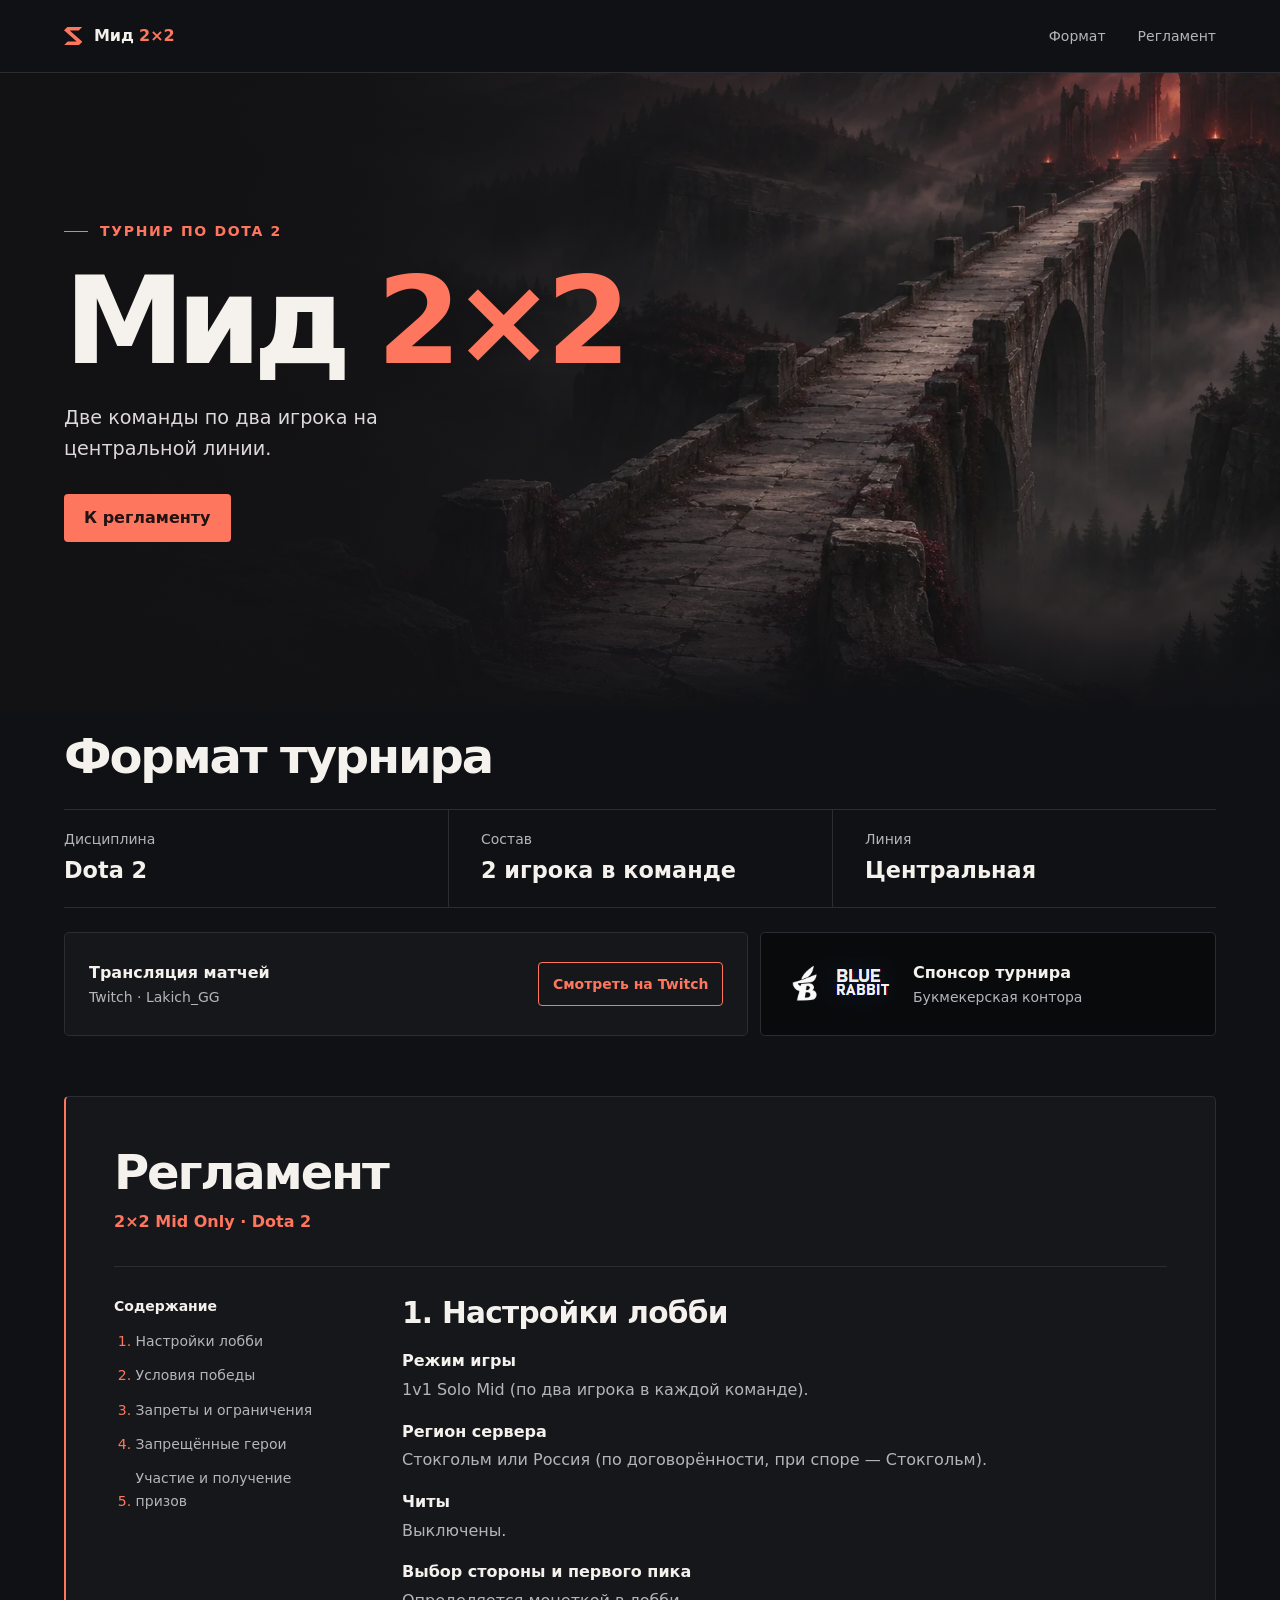
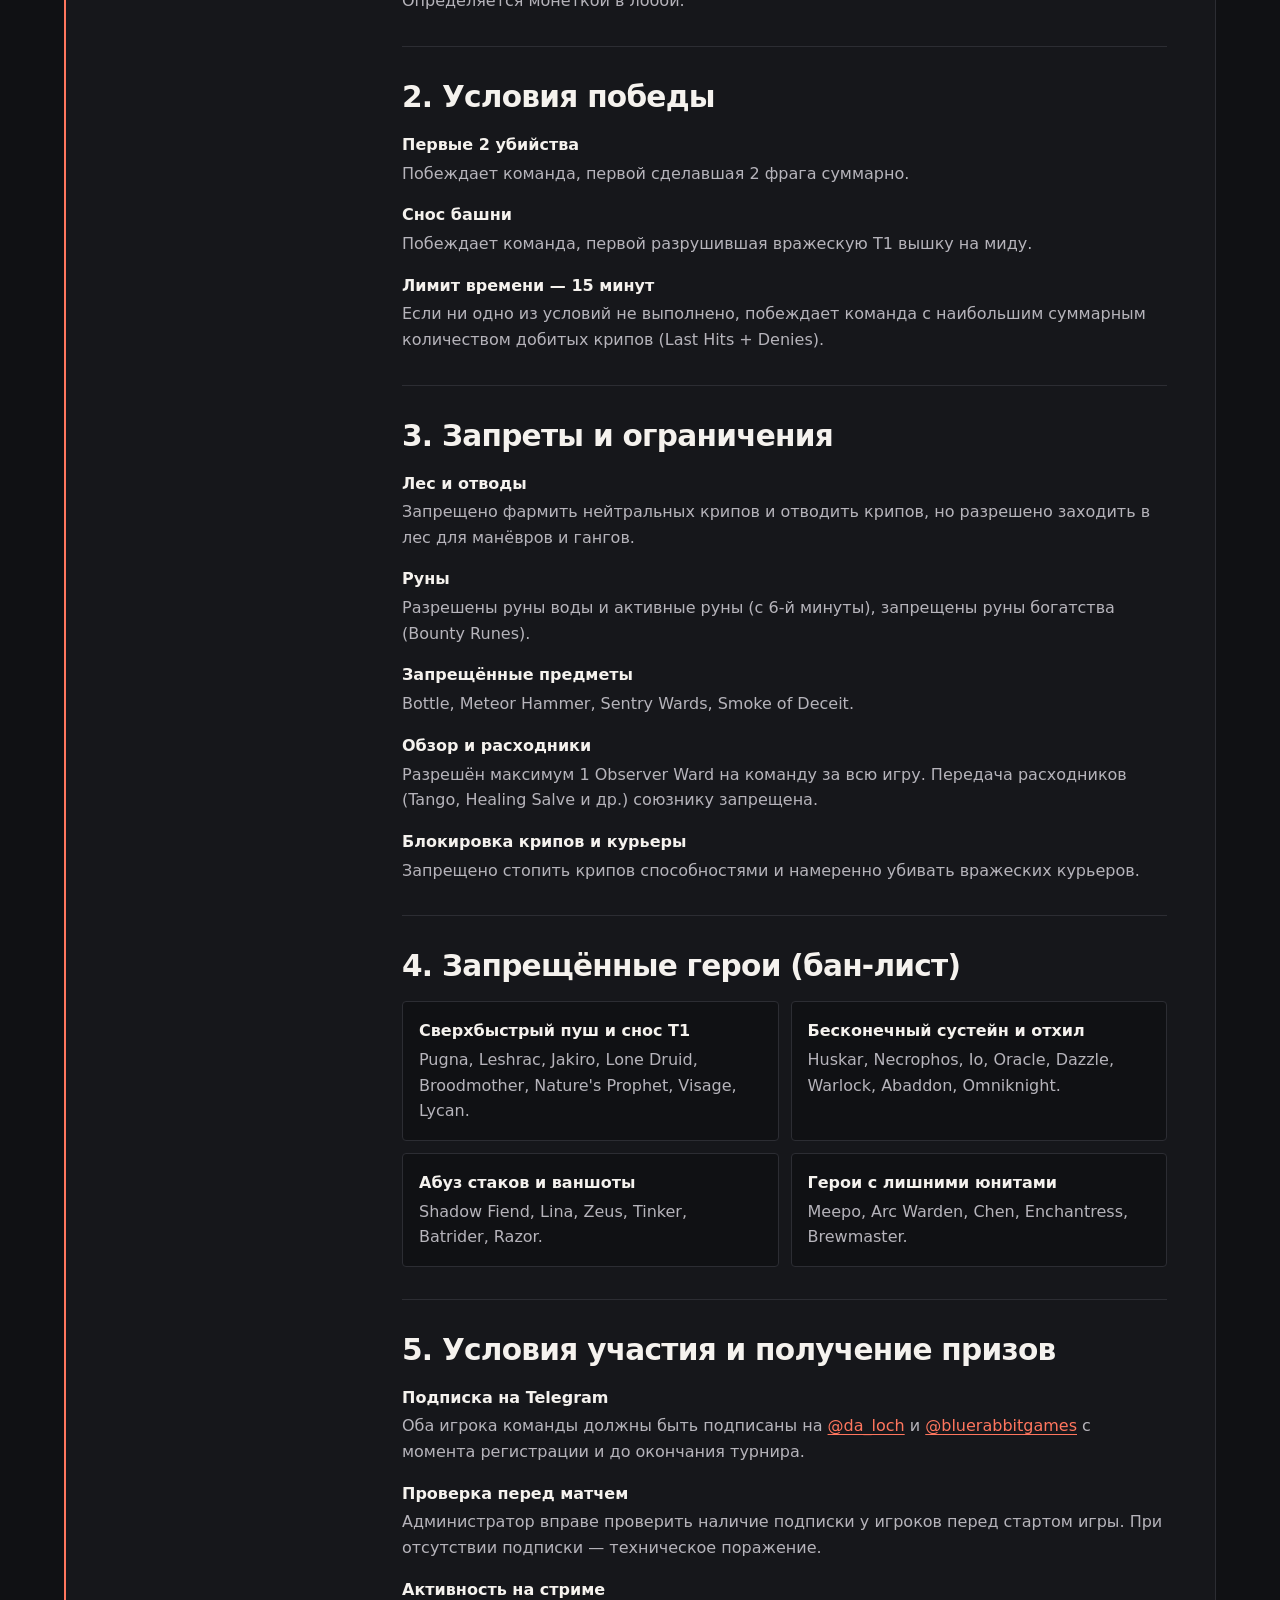
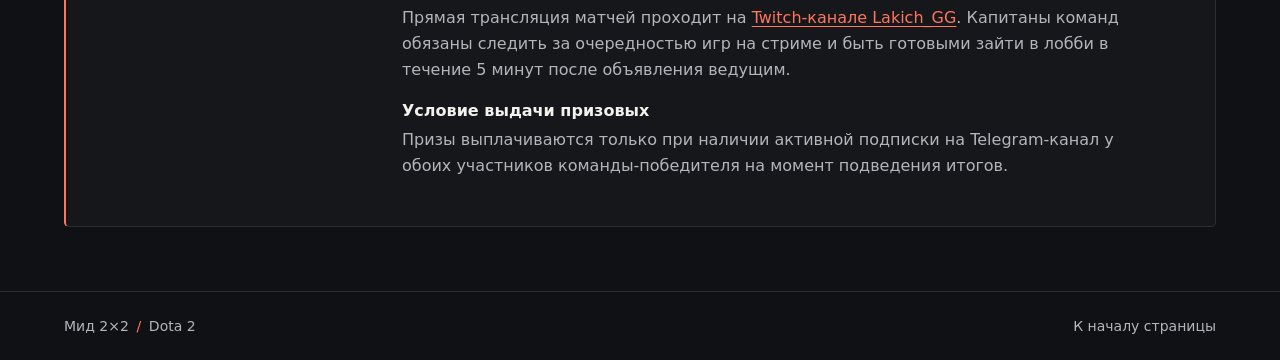
==== index.html @ f7fa2a41 "Add Dota 2 tournament rules site" ====
<!doctype html>
<html lang="ru">
<head>
  <meta charset="utf-8">
  <meta name="viewport" content="width=device-width, initial-scale=1">
  <meta name="description" content="Формат и полный регламент турнира Dota 2 — 2×2 на центральной линии. Трансляция на Twitch-канале Lakich_GG. Спонсор турнира — BlueRabbit.">
  <meta name="theme-color" content="#101114">
  <title>Мид 2×2 — турнир по Dota 2</title>
  <link rel="icon" href="./assets/mark.png" type="image/png">
  <link rel="stylesheet" href="./styles.css">
</head>
<body id="top">
  <a class="skip-link" href="#content">К содержанию</a>
  <header class="header">
    <div class="container header-inner">
      <a class="wordmark" href="#top" aria-label="Мид 2 на 2, начало страницы">
        <span class="mark" aria-hidden="true"></span>Мид <span class="accent">2×2</span>
      </a>
      <nav aria-label="По странице">
        <a href="#format">Формат</a>
        <a href="#rules">Регламент</a>
      </nav>
    </div>
  </header>

  <main id="content" tabindex="-1">
    <section class="hero" aria-labelledby="hero-title">
      <div class="container hero-inner">
        <p class="eyebrow hero-label">Турнир по Dota 2</p>
        <h1 id="hero-title">Мид <span>2×2</span></h1>
        <p class="hero-description">Две команды по два игрока на центральной линии.</p>
        <a class="button" href="#rules">К регламенту</a>
      </div>
    </section>

    <section class="format container" id="format" aria-labelledby="format-title">
      <h2 id="format-title">Формат турнира</h2>
      <dl class="facts">
        <div>
          <dt>Дисциплина</dt>
          <dd>Dota 2</dd>
        </div>
        <div>
          <dt>Состав</dt>
          <dd>2 игрока в команде</dd>
        </div>
        <div>
          <dt>Линия</dt>
          <dd>Центральная</dd>
        </div>
      </dl>
      <div class="event-details">
        <section class="event-card" aria-labelledby="broadcast-title">
          <div>
            <h3 id="broadcast-title">Трансляция матчей</h3>
            <p>Twitch · Lakich_GG</p>
          </div>
          <a class="stream-link" href="https://www.twitch.tv/Lakich_GG">Смотреть на Twitch</a>
        </section>
        <a class="event-card sponsor-card" href="https://www.bluerabbit.games/">
          <img class="sponsor-logo" src="./assets/bluerabbit.png" width="112" height="54" alt="BlueRabbit">
          <div>
            <h3>Спонсор турнира</h3>
            <p>Букмекерская контора</p>
          </div>
        </a>
      </div>
    </section>

    <section class="rules container" id="rules" aria-labelledby="rules-title">
      <div class="rules-panel">
        <h2 id="rules-title">Регламент</h2>
        <p class="rules-subtitle">2×2 Mid Only · Dota 2</p>

        <div class="rules-layout">
          <nav class="rules-nav" aria-labelledby="rules-nav-title">
            <p id="rules-nav-title">Содержание</p>
            <ol>
              <li><a href="#lobby">Настройки лобби</a></li>
              <li><a href="#victory">Условия победы</a></li>
              <li><a href="#restrictions">Запреты и ограничения</a></li>
              <li><a href="#banned-heroes">Запрещённые герои</a></li>
              <li><a href="#participation">Участие и получение призов</a></li>
            </ol>
          </nav>

          <div class="rules-content">
            <section class="rule-section" id="lobby" tabindex="-1" aria-labelledby="lobby-title">
              <h3 id="lobby-title">1. Настройки лобби</h3>
              <dl class="rule-list">
                <div>
                  <dt>Режим игры</dt>
                  <dd>1v1 Solo Mid (по два игрока в каждой команде).</dd>
                </div>
                <div>
                  <dt>Регион сервера</dt>
                  <dd>Стокгольм или Россия (по договорённости, при споре — Стокгольм).</dd>
                </div>
                <div>
                  <dt>Читы</dt>
                  <dd>Выключены.</dd>
                </div>
                <div>
                  <dt>Выбор стороны и первого пика</dt>
                  <dd>Определяется монеткой в лобби.</dd>
                </div>
              </dl>
            </section>

            <section class="rule-section" id="victory" tabindex="-1" aria-labelledby="victory-title">
              <h3 id="victory-title">2. Условия победы</h3>
              <dl class="rule-list">
                <div>
                  <dt>Первые 2 убийства</dt>
                  <dd>Побеждает команда, первой сделавшая 2 фрага суммарно.</dd>
                </div>
                <div>
                  <dt>Снос башни</dt>
                  <dd>Побеждает команда, первой разрушившая вражескую Т1 вышку на миду.</dd>
                </div>
                <div>
                  <dt>Лимит времени — 15 минут</dt>
                  <dd>Если ни одно из условий не выполнено, побеждает команда с наибольшим суммарным количеством добитых крипов (Last Hits + Denies).</dd>
                </div>
              </dl>
            </section>

            <section class="rule-section" id="restrictions" tabindex="-1" aria-labelledby="restrictions-title">
              <h3 id="restrictions-title">3. Запреты и ограничения</h3>
              <dl class="rule-list">
                <div>
                  <dt>Лес и отводы</dt>
                  <dd>Запрещено фармить нейтральных крипов и отводить крипов, но разрешено заходить в лес для манёвров и гангов.</dd>
                </div>
                <div>
                  <dt>Руны</dt>
                  <dd>Разрешены руны воды и активные руны (с 6-й минуты), запрещены руны богатства (Bounty Runes).</dd>
                </div>
                <div>
                  <dt>Запрещённые предметы</dt>
                  <dd>Bottle, Meteor Hammer, Sentry Wards, Smoke of Deceit.</dd>
                </div>
                <div>
                  <dt>Обзор и расходники</dt>
                  <dd>Разрешён максимум 1 Observer Ward на команду за всю игру. Передача расходников (Tango, Healing Salve и др.) союзнику запрещена.</dd>
                </div>
                <div>
                  <dt>Блокировка крипов и курьеры</dt>
                  <dd>Запрещено стопить крипов способностями и намеренно убивать вражеских курьеров.</dd>
                </div>
              </dl>
            </section>

            <section class="rule-section" id="banned-heroes" tabindex="-1" aria-labelledby="banned-heroes-title">
              <h3 id="banned-heroes-title">4. Запрещённые герои (бан-лист)</h3>
              <dl class="rule-list hero-bans">
                <div>
                  <dt>Сверхбыстрый пуш и снос Т1</dt>
                  <dd>Pugna, Leshrac, Jakiro, Lone Druid, Broodmother, Nature's Prophet, Visage, Lycan.</dd>
                </div>
                <div>
                  <dt>Бесконечный сустейн и отхил</dt>
                  <dd>Huskar, Necrophos, Io, Oracle, Dazzle, Warlock, Abaddon, Omniknight.</dd>
                </div>
                <div>
                  <dt>Абуз стаков и ваншоты</dt>
                  <dd>Shadow Fiend, Lina, Zeus, Tinker, Batrider, Razor.</dd>
                </div>
                <div>
                  <dt>Герои с лишними юнитами</dt>
                  <dd>Meepo, Arc Warden, Chen, Enchantress, Brewmaster.</dd>
                </div>
              </dl>
            </section>

            <section class="rule-section" id="participation" tabindex="-1" aria-labelledby="participation-title">
              <h3 id="participation-title">5. Условия участия и получение призов</h3>
              <dl class="rule-list">
                <div>
                  <dt>Подписка на Telegram</dt>
                  <dd>Оба игрока команды должны быть подписаны на <a href="https://t.me/da_loch">@da_loch</a> и <a href="https://t.me/bluerabbitgames">@bluerabbitgames</a> с момента регистрации и до окончания турнира.</dd>
                </div>
                <div>
                  <dt>Проверка перед матчем</dt>
                  <dd>Администратор вправе проверить наличие подписки у игроков перед стартом игры. При отсутствии подписки — техническое поражение.</dd>
                </div>
                <div>
                  <dt>Активность на стриме</dt>
                  <dd>Прямая трансляция матчей проходит на <a href="https://www.twitch.tv/Lakich_GG">Twitch-канале Lakich_GG</a>. Капитаны команд обязаны следить за очередностью игр на стриме и быть готовыми зайти в лобби в течение 5 минут после объявления ведущим.</dd>
                </div>
                <div>
                  <dt>Условие выдачи призовых</dt>
                  <dd>Призы выплачиваются только при наличии активной подписки на Telegram-канал у обоих участников команды-победителя на момент подведения итогов.</dd>
                </div>
              </dl>
            </section>
          </div>
        </div>
      </div>
    </section>
  </main>

  <footer class="footer">
    <div class="container footer-inner">
      <span>Мид 2×2 <span class="footer-divider">/</span> Dota 2</span>
      <a href="#top">К началу страницы</a>
    </div>
  </footer>
</body>
</html>
---- styles.css ----
:root {
  color-scheme: dark;
  --surface: #101114;
  --panel: #16171b;
  --line: #2c2d33;
  --ink: #f5f2ee;
  --muted: #b6b4bb;
  --accent: #ff765e;
  --gutter: clamp(1.25rem, 5vw, 4.5rem);
}

*, *::before, *::after { box-sizing: border-box; }
html { scroll-behavior: smooth; }
body {
  margin: 0;
  background: var(--surface);
  color: var(--ink);
  font: 1rem/1.6 system-ui, sans-serif;
  -webkit-font-smoothing: antialiased;
}
a { color: inherit; text-decoration: none; }
a:focus-visible { outline: 2px solid var(--accent); outline-offset: 5px; }
h1, h2, p, dl, dd { margin: 0; }
.container { width: min(100% - var(--gutter) * 2, 73rem); margin-inline: auto; }
.accent { color: var(--accent); }
.skip-link {
  position: fixed;
  z-index: 1;
  top: 0.75rem;
  left: 0.75rem;
  padding: 0.65rem 1rem;
  background: var(--surface);
  transform: translateY(-160%);
}
.skip-link:focus { transform: none; }

.header { background: #101114; border-bottom: 1px solid var(--line); }
.header-inner, .footer-inner { display: flex; align-items: center; justify-content: space-between; gap: 1rem; }
.header-inner { min-height: 4.5rem; }
.wordmark { display: flex; align-items: center; gap: 0.32rem; font-weight: 750; white-space: nowrap; }
.mark {
  display: inline-block;
  width: 1.15rem;
  height: 1.15rem;
  margin-right: 0.4rem;
  background: var(--accent);
  clip-path: polygon(20% 0, 100% 0, 80% 20%, 31% 20%, 100% 81%, 80% 100%, 0 100%, 20% 80%, 69% 80%, 0 19%);
}
nav { display: flex; gap: clamp(0.9rem, 3vw, 2rem); }
nav a, .footer a { color: var(--muted); font-size: 0.875rem; padding-block: 0.5rem; }
nav a:hover, .footer a:hover { color: var(--ink); }

.hero {
  background-color: #1d171a;
  background-image:
    linear-gradient(90deg, #121215 4%, #121215de 28%, #12121530 73%),
    linear-gradient(0deg, #101114 0%, transparent 28%),
    url('./assets/mid-ravine.webp');
  background-position: center, center, center 56%;
  background-size: cover;
}
.hero-inner {
  display: grid;
  justify-items: start;
  align-content: center;
  min-height: clamp(31rem, 54vw, 40rem);
  padding-block: 4rem 5.5rem;
}
.eyebrow { font-size: 0.875rem; font-weight: 700; letter-spacing: 0.12em; text-transform: uppercase; }
.hero-label { display: flex; align-items: center; gap: 0.75rem; color: var(--accent); }
.hero-label::before { content: ''; width: 1.5rem; height: 1px; background: currentColor; }
.hero h1 {
  font-size: clamp(3.55rem, 9.5vw, 8.5rem);
  line-height: 1;
  font-weight: 850;
  letter-spacing: -0.07em;
  margin: 0.15em 0 0.17em;
}
.hero h1 span { color: var(--accent); white-space: nowrap; }
.hero-description { max-width: 24rem; color: #ded8d9; font-size: clamp(1.02rem, 1.7vw, 1.2rem); }
.button {
  display: inline-flex;
  align-items: center;
  min-height: 3rem;
  margin-top: 1.85rem;
  padding-inline: 1.25rem;
  border-radius: 0.25rem;
  font-weight: 750;
  color: #201313;
  background: var(--accent);
  transition: background-color 160ms ease;
}
.button:hover { background: #ffa08d; }

h2 { font-size: clamp(1.85rem, 4vw, 3rem); line-height: 1.16; font-weight: 760; letter-spacing: -0.045em; }
.format, .rules { scroll-margin-top: 1.5rem; }
.format { padding-block: 1rem 3.75rem; }
.facts {
  display: grid;
  grid-template-columns: repeat(3, minmax(0, 1fr));
  margin-top: 1.5rem;
  border-block: 1px solid var(--line);
}
.facts > div { padding: 1.15rem clamp(0.75rem, 2.5vw, 2rem); }
.facts > div:first-child { padding-left: 0; }
.facts > div + div { border-left: 1px solid var(--line); }
.facts dt { font-size: 0.875rem; color: var(--muted); }
.facts dd { margin-top: 0.15rem; font-size: clamp(1rem, 2.1vw, 1.4rem); font-weight: 680; }

.event-details {
  display: grid;
  grid-template-columns: minmax(0, 3fr) minmax(0, 2fr);
  gap: 0.75rem;
  margin-top: 1.5rem;
}
.event-card {
  display: flex;
  align-items: center;
  justify-content: space-between;
  flex-wrap: wrap;
  gap: 0.75rem 1rem;
  padding: clamp(1rem, 2.5vw, 1.5rem);
  border: 1px solid var(--line);
  border-radius: 0.3rem;
  background: var(--panel);
}
.event-card h3 { margin: 0; font-size: 1rem; }
.event-card p { color: var(--muted); font-size: 0.875rem; }
.stream-link {
  display: inline-flex;
  align-items: center;
  min-height: 2.75rem;
  padding: 0.45rem 0.85rem;
  border: 1px solid var(--accent);
  border-radius: 0.25rem;
  color: var(--accent);
  font-size: 0.875rem;
  font-weight: 700;
}
.stream-link:hover { background: var(--accent); color: #201313; }
.sponsor-card { justify-content: flex-start; background: #090a0c; }
.sponsor-card:hover { border-color: var(--accent); }
.sponsor-logo { display: block; flex: none; }

.rules { padding-bottom: 4rem; }
.rules-panel {
  padding: clamp(1.4rem, 5vw, 3rem);
  border: 1px solid var(--line);
  border-left: 2px solid var(--accent);
  border-radius: 0.3rem;
  background: var(--panel);
}
.rules-subtitle { margin-top: 0.5rem; color: var(--accent); font-weight: 650; }
.rules-layout {
  display: grid;
  grid-template-columns: minmax(0, 14rem) minmax(0, 1fr);
  align-items: start;
  gap: clamp(1.5rem, 5vw, 4rem);
  margin-top: 2rem;
  padding-top: 1.75rem;
  border-top: 1px solid var(--line);
}
.rules-nav { position: sticky; top: 1.5rem; display: block; }
.rules-nav p { color: var(--ink); font-size: 0.875rem; font-weight: 700; }
.rules-nav ol { display: grid; gap: 0.25rem; margin: 0.5rem 0 0; padding-inline-start: 1.35rem; }
.rules-nav li::marker { color: var(--accent); font-size: 0.875rem; }
.rules-nav a { display: inline-block; padding-block: 0.25rem; }
.rules-nav a:hover { text-decoration: underline; text-underline-offset: 0.2em; }
.rule-section { scroll-margin-top: 1.5rem; }
.rule-section + .rule-section { margin-top: 2rem; padding-top: 2rem; border-top: 1px solid var(--line); }
.rule-section h3 { margin: 0 0 1rem; font-size: clamp(1.3rem, 2.6vw, 1.85rem); line-height: 1.25; letter-spacing: -0.025em; }
.rule-list { display: grid; gap: 1rem; }
.rule-list dt { font-weight: 700; }
.rule-list dd { margin-top: 0.2rem; color: var(--muted); }
.rule-list a { color: var(--accent); text-decoration: underline; text-underline-offset: 0.2em; overflow-wrap: anywhere; }
.rule-list a:hover { color: var(--ink); }
.hero-bans { grid-template-columns: repeat(2, minmax(0, 1fr)); gap: 0.75rem; }
.hero-bans > div { padding: 1rem; border: 1px solid var(--line); border-radius: 0.25rem; background: var(--surface); }
.footer { border-top: 1px solid var(--line); color: var(--muted); font-size: 0.875rem; }
.footer-inner { min-height: 4.25rem; }
.footer-divider { margin-inline: 0.2rem; color: var(--accent); }

@media (max-width: 50rem) {
  .event-details { grid-template-columns: 1fr; }
  .rules-layout { grid-template-columns: 1fr; }
  .rules-nav { position: static; padding-bottom: 1.25rem; border-bottom: 1px solid var(--line); }
}

@media (max-width: 36rem) {
  .header-inner { min-height: 3.75rem; }
  .hero {
    background-image:
      linear-gradient(90deg, #121215eb 0%, #12121542 100%),
      linear-gradient(0deg, #101114 0%, transparent 34%),
      url('./assets/mid-ravine.webp');
    background-position: center, center, 61% center;
  }
  .hero-inner { min-height: 30rem; padding-block: 3rem 4rem; }
  .format { padding-block: 0.5rem 2.5rem; }
  .facts { grid-template-columns: 1fr; }
  .facts > div { display: grid; grid-template-columns: 0.8fr 1.2fr; align-items: baseline; gap: 0.5rem; padding: 0.85rem 0; }
  .facts > div + div { border-left: 0; border-top: 1px solid var(--line); }
  .facts dd { margin-top: 0; }
  .rules { padding-bottom: 2.75rem; }
  .hero-bans { grid-template-columns: 1fr; }
}

@media (prefers-reduced-motion: reduce) {
  html { scroll-behavior: auto; }
  .button { transition: none; }
}
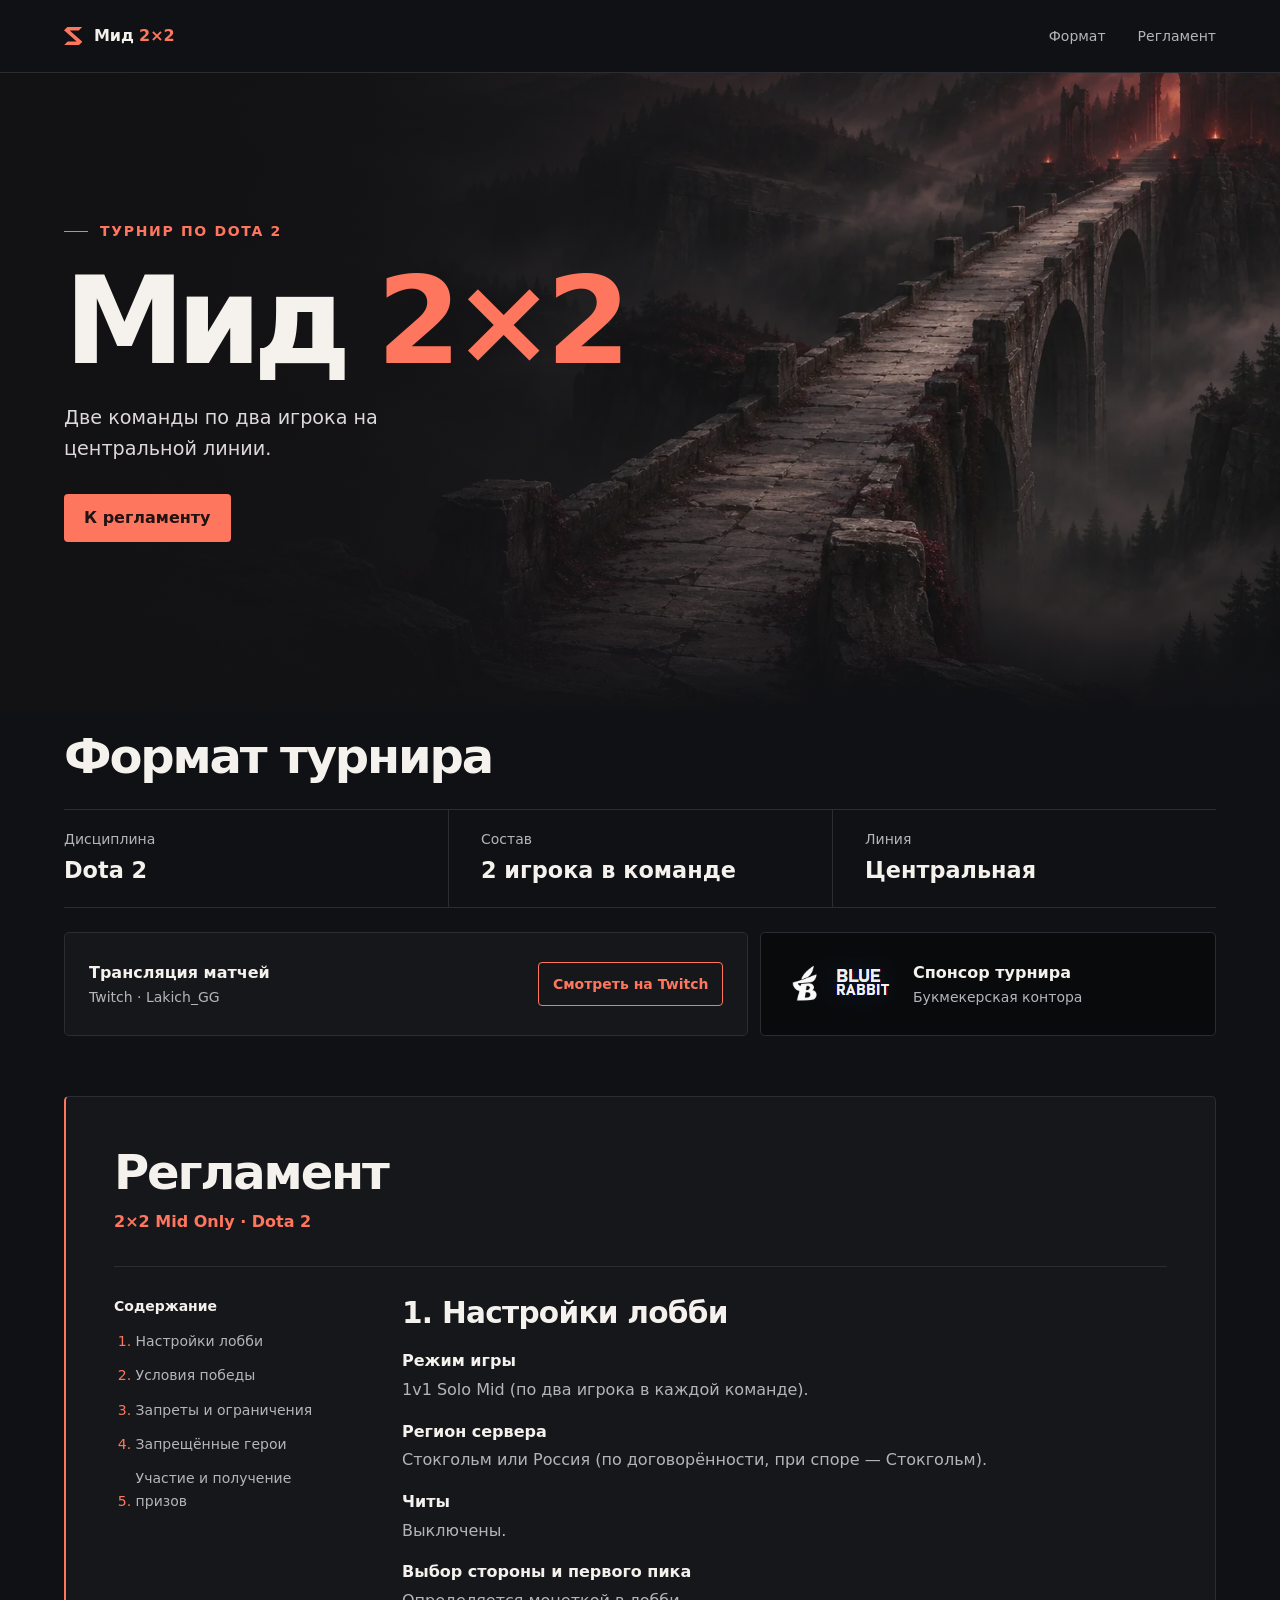
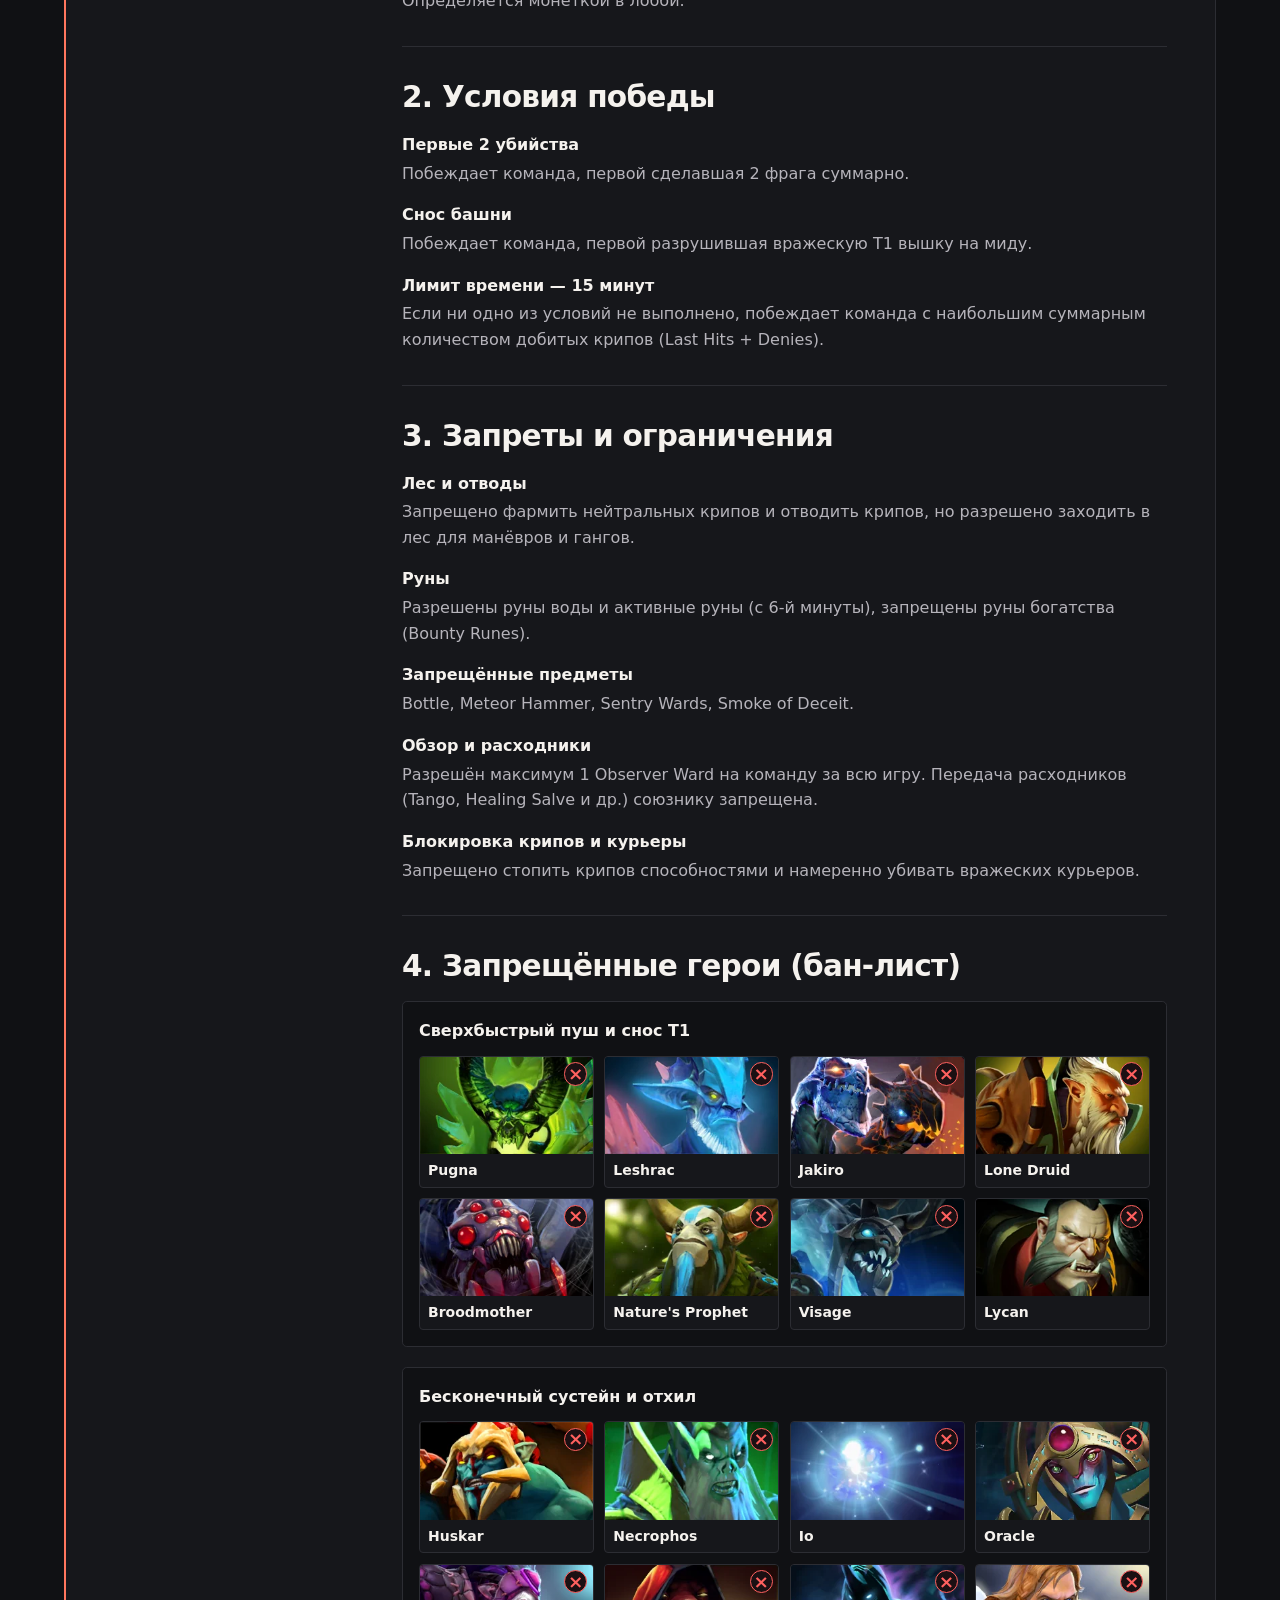
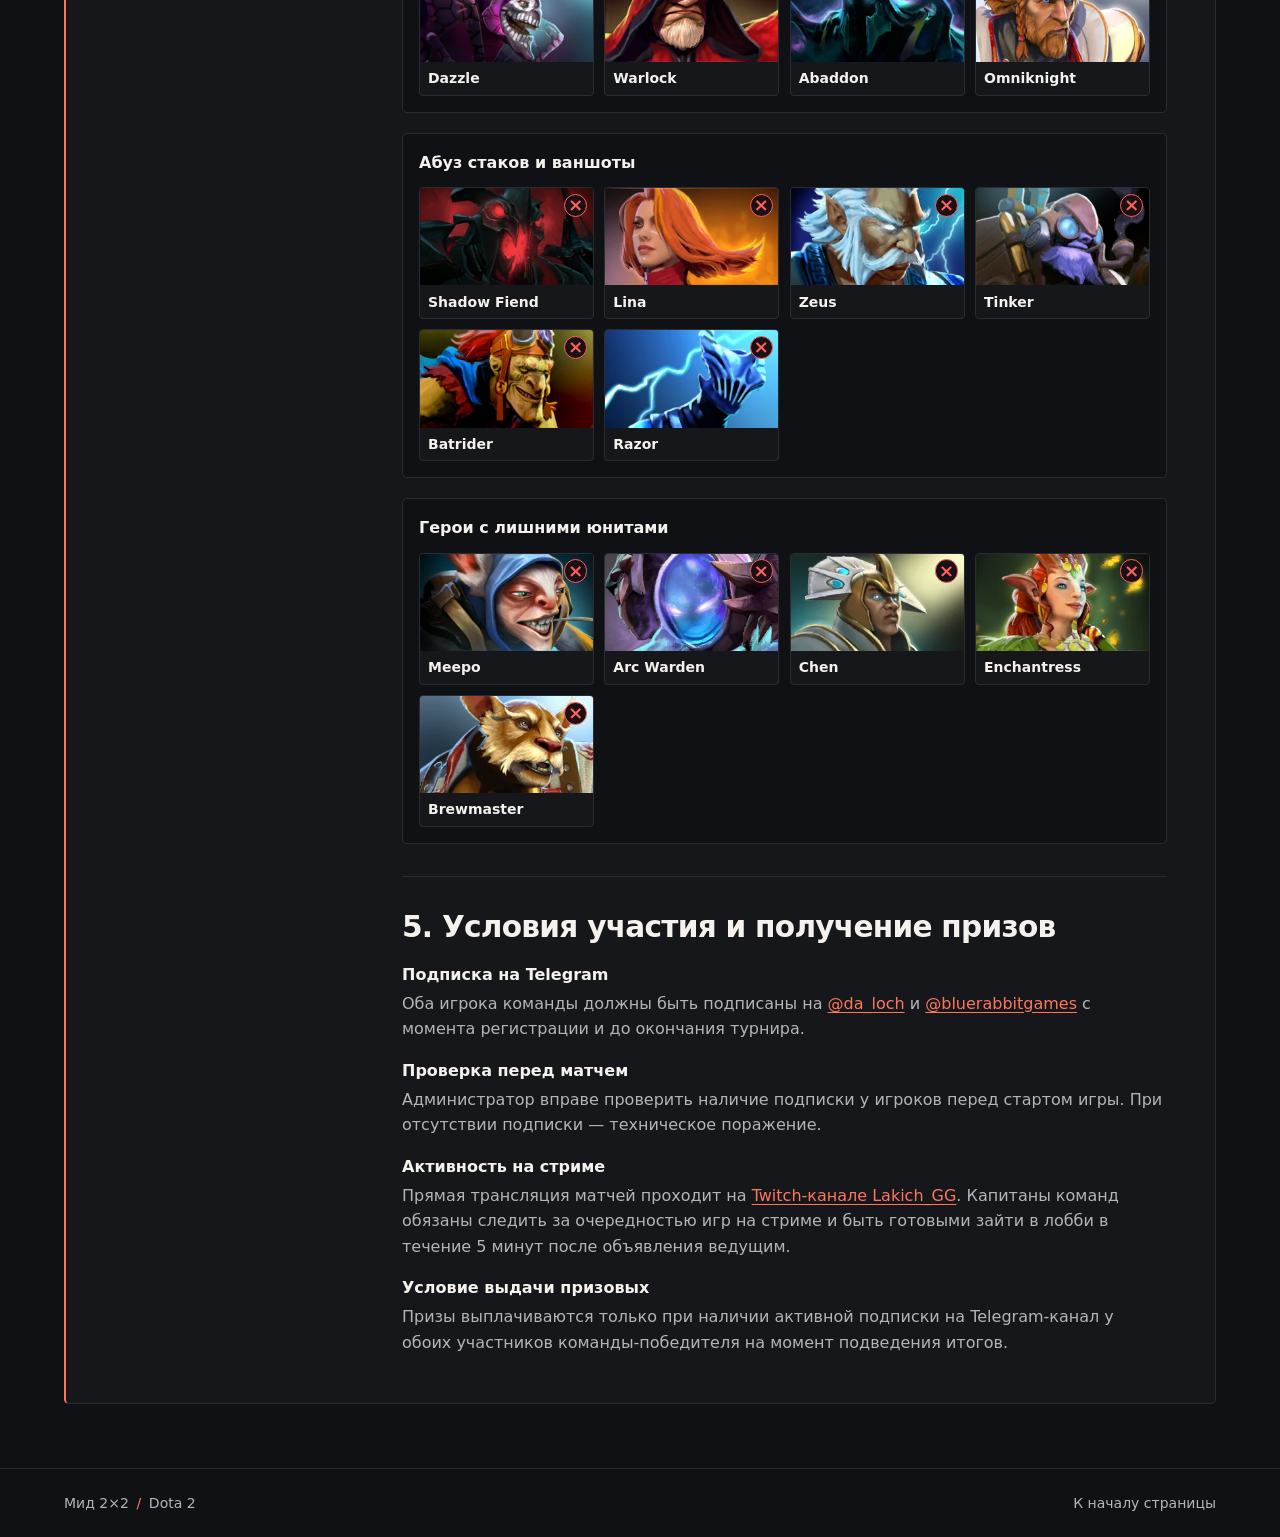
==== commit e4e133b0: "Add Dota 2 portraits to the tournament ban list" ====
--- a/index.html
+++ b/index.html
@@ -55,9 +55,9 @@
             <h3 id="broadcast-title">Трансляция матчей</h3>
             <p>Twitch · Lakich_GG</p>
           </div>
-          <a class="stream-link" href="https://www.twitch.tv/Lakich_GG">Смотреть на Twitch</a>
+          <a class="stream-link" href="https://www.twitch.tv/Lakich_GG" target="_blank" rel="noopener">Смотреть на Twitch</a>
         </section>
-        <a class="event-card sponsor-card" href="https://www.bluerabbit.games/">
+        <a class="event-card sponsor-card" href="https://www.bluerabbit.games/" target="_blank" rel="noopener">
           <img class="sponsor-logo" src="./assets/bluerabbit.png" width="112" height="54" alt="BlueRabbit">
           <div>
             <h3>Спонсор турнира</h3>
@@ -154,21 +154,168 @@
             <section class="rule-section" id="banned-heroes" tabindex="-1" aria-labelledby="banned-heroes-title">
               <h3 id="banned-heroes-title">4. Запрещённые герои (бан-лист)</h3>
               <dl class="rule-list hero-bans">
-                <div>
+                <div class="ban-group">
                   <dt>Сверхбыстрый пуш и снос Т1</dt>
-                  <dd>Pugna, Leshrac, Jakiro, Lone Druid, Broodmother, Nature's Prophet, Visage, Lycan.</dd>
-                </div>
-                <div>
+                  <dd>
+                    <ul class="ban-roster">
+                      <li class="banned-hero">
+                        <img src="./assets/heroes/pugna.webp" width="256" height="144" alt="" loading="lazy" decoding="async">
+                        <span class="ban-mark" aria-hidden="true">×</span>
+                        <span class="hero-name">Pugna</span>
+                      </li>
+                      <li class="banned-hero">
+                        <img src="./assets/heroes/leshrac.webp" width="256" height="144" alt="" loading="lazy" decoding="async">
+                        <span class="ban-mark" aria-hidden="true">×</span>
+                        <span class="hero-name">Leshrac</span>
+                      </li>
+                      <li class="banned-hero">
+                        <img src="./assets/heroes/jakiro.webp" width="256" height="144" alt="" loading="lazy" decoding="async">
+                        <span class="ban-mark" aria-hidden="true">×</span>
+                        <span class="hero-name">Jakiro</span>
+                      </li>
+                      <li class="banned-hero">
+                        <img src="./assets/heroes/lone_druid.webp" width="256" height="144" alt="" loading="lazy" decoding="async">
+                        <span class="ban-mark" aria-hidden="true">×</span>
+                        <span class="hero-name">Lone Druid</span>
+                      </li>
+                      <li class="banned-hero">
+                        <img src="./assets/heroes/broodmother.webp" width="256" height="144" alt="" loading="lazy" decoding="async">
+                        <span class="ban-mark" aria-hidden="true">×</span>
+                        <span class="hero-name">Broodmother</span>
+                      </li>
+                      <li class="banned-hero">
+                        <img src="./assets/heroes/furion.webp" width="256" height="144" alt="" loading="lazy" decoding="async">
+                        <span class="ban-mark" aria-hidden="true">×</span>
+                        <span class="hero-name">Nature's Prophet</span>
+                      </li>
+                      <li class="banned-hero">
+                        <img src="./assets/heroes/visage.webp" width="256" height="144" alt="" loading="lazy" decoding="async">
+                        <span class="ban-mark" aria-hidden="true">×</span>
+                        <span class="hero-name">Visage</span>
+                      </li>
+                      <li class="banned-hero">
+                        <img src="./assets/heroes/lycan.webp" width="256" height="144" alt="" loading="lazy" decoding="async">
+                        <span class="ban-mark" aria-hidden="true">×</span>
+                        <span class="hero-name">Lycan</span>
+                      </li>
+                    </ul>
+                  </dd>
+                </div>
+                <div class="ban-group">
                   <dt>Бесконечный сустейн и отхил</dt>
-                  <dd>Huskar, Necrophos, Io, Oracle, Dazzle, Warlock, Abaddon, Omniknight.</dd>
-                </div>
-                <div>
+                  <dd>
+                    <ul class="ban-roster">
+                      <li class="banned-hero">
+                        <img src="./assets/heroes/huskar.webp" width="256" height="144" alt="" loading="lazy" decoding="async">
+                        <span class="ban-mark" aria-hidden="true">×</span>
+                        <span class="hero-name">Huskar</span>
+                      </li>
+                      <li class="banned-hero">
+                        <img src="./assets/heroes/necrolyte.webp" width="256" height="144" alt="" loading="lazy" decoding="async">
+                        <span class="ban-mark" aria-hidden="true">×</span>
+                        <span class="hero-name">Necrophos</span>
+                      </li>
+                      <li class="banned-hero">
+                        <img src="./assets/heroes/wisp.webp" width="256" height="144" alt="" loading="lazy" decoding="async">
+                        <span class="ban-mark" aria-hidden="true">×</span>
+                        <span class="hero-name">Io</span>
+                      </li>
+                      <li class="banned-hero">
+                        <img src="./assets/heroes/oracle.webp" width="256" height="144" alt="" loading="lazy" decoding="async">
+                        <span class="ban-mark" aria-hidden="true">×</span>
+                        <span class="hero-name">Oracle</span>
+                      </li>
+                      <li class="banned-hero">
+                        <img src="./assets/heroes/dazzle.webp" width="256" height="144" alt="" loading="lazy" decoding="async">
+                        <span class="ban-mark" aria-hidden="true">×</span>
+                        <span class="hero-name">Dazzle</span>
+                      </li>
+                      <li class="banned-hero">
+                        <img src="./assets/heroes/warlock.webp" width="256" height="144" alt="" loading="lazy" decoding="async">
+                        <span class="ban-mark" aria-hidden="true">×</span>
+                        <span class="hero-name">Warlock</span>
+                      </li>
+                      <li class="banned-hero">
+                        <img src="./assets/heroes/abaddon.webp" width="256" height="144" alt="" loading="lazy" decoding="async">
+                        <span class="ban-mark" aria-hidden="true">×</span>
+                        <span class="hero-name">Abaddon</span>
+                      </li>
+                      <li class="banned-hero">
+                        <img src="./assets/heroes/omniknight.webp" width="256" height="144" alt="" loading="lazy" decoding="async">
+                        <span class="ban-mark" aria-hidden="true">×</span>
+                        <span class="hero-name">Omniknight</span>
+                      </li>
+                    </ul>
+                  </dd>
+                </div>
+                <div class="ban-group">
                   <dt>Абуз стаков и ваншоты</dt>
-                  <dd>Shadow Fiend, Lina, Zeus, Tinker, Batrider, Razor.</dd>
-                </div>
-                <div>
+                  <dd>
+                    <ul class="ban-roster">
+                      <li class="banned-hero">
+                        <img src="./assets/heroes/nevermore.webp" width="256" height="144" alt="" loading="lazy" decoding="async">
+                        <span class="ban-mark" aria-hidden="true">×</span>
+                        <span class="hero-name">Shadow Fiend</span>
+                      </li>
+                      <li class="banned-hero">
+                        <img src="./assets/heroes/lina.webp" width="256" height="144" alt="" loading="lazy" decoding="async">
+                        <span class="ban-mark" aria-hidden="true">×</span>
+                        <span class="hero-name">Lina</span>
+                      </li>
+                      <li class="banned-hero">
+                        <img src="./assets/heroes/zuus.webp" width="256" height="144" alt="" loading="lazy" decoding="async">
+                        <span class="ban-mark" aria-hidden="true">×</span>
+                        <span class="hero-name">Zeus</span>
+                      </li>
+                      <li class="banned-hero">
+                        <img src="./assets/heroes/tinker.webp" width="256" height="144" alt="" loading="lazy" decoding="async">
+                        <span class="ban-mark" aria-hidden="true">×</span>
+                        <span class="hero-name">Tinker</span>
+                      </li>
+                      <li class="banned-hero">
+                        <img src="./assets/heroes/batrider.webp" width="256" height="144" alt="" loading="lazy" decoding="async">
+                        <span class="ban-mark" aria-hidden="true">×</span>
+                        <span class="hero-name">Batrider</span>
+                      </li>
+                      <li class="banned-hero">
+                        <img src="./assets/heroes/razor.webp" width="256" height="144" alt="" loading="lazy" decoding="async">
+                        <span class="ban-mark" aria-hidden="true">×</span>
+                        <span class="hero-name">Razor</span>
+                      </li>
+                    </ul>
+                  </dd>
+                </div>
+                <div class="ban-group">
                   <dt>Герои с лишними юнитами</dt>
-                  <dd>Meepo, Arc Warden, Chen, Enchantress, Brewmaster.</dd>
+                  <dd>
+                    <ul class="ban-roster">
+                      <li class="banned-hero">
+                        <img src="./assets/heroes/meepo.webp" width="256" height="144" alt="" loading="lazy" decoding="async">
+                        <span class="ban-mark" aria-hidden="true">×</span>
+                        <span class="hero-name">Meepo</span>
+                      </li>
+                      <li class="banned-hero">
+                        <img src="./assets/heroes/arc_warden.webp" width="256" height="144" alt="" loading="lazy" decoding="async">
+                        <span class="ban-mark" aria-hidden="true">×</span>
+                        <span class="hero-name">Arc Warden</span>
+                      </li>
+                      <li class="banned-hero">
+                        <img src="./assets/heroes/chen.webp" width="256" height="144" alt="" loading="lazy" decoding="async">
+                        <span class="ban-mark" aria-hidden="true">×</span>
+                        <span class="hero-name">Chen</span>
+                      </li>
+                      <li class="banned-hero">
+                        <img src="./assets/heroes/enchantress.webp" width="256" height="144" alt="" loading="lazy" decoding="async">
+                        <span class="ban-mark" aria-hidden="true">×</span>
+                        <span class="hero-name">Enchantress</span>
+                      </li>
+                      <li class="banned-hero">
+                        <img src="./assets/heroes/brewmaster.webp" width="256" height="144" alt="" loading="lazy" decoding="async">
+                        <span class="ban-mark" aria-hidden="true">×</span>
+                        <span class="hero-name">Brewmaster</span>
+                      </li>
+                    </ul>
+                  </dd>
                 </div>
               </dl>
             </section>
@@ -186,7 +333,7 @@
                 </div>
                 <div>
                   <dt>Активность на стриме</dt>
-                  <dd>Прямая трансляция матчей проходит на <a href="https://www.twitch.tv/Lakich_GG">Twitch-канале Lakich_GG</a>. Капитаны команд обязаны следить за очередностью игр на стриме и быть готовыми зайти в лобби в течение 5 минут после объявления ведущим.</dd>
+                  <dd>Прямая трансляция матчей проходит на <a href="https://www.twitch.tv/Lakich_GG" target="_blank" rel="noopener">Twitch-канале Lakich_GG</a>. Капитаны команд обязаны следить за очередностью игр на стриме и быть готовыми зайти в лобби в течение 5 минут после объявления ведущим.</dd>
                 </div>
                 <div>
                   <dt>Условие выдачи призовых</dt>
--- a/styles.css
+++ b/styles.css
@@ -174,8 +174,58 @@
 .rule-list dd { margin-top: 0.2rem; color: var(--muted); }
 .rule-list a { color: var(--accent); text-decoration: underline; text-underline-offset: 0.2em; overflow-wrap: anywhere; }
 .rule-list a:hover { color: var(--ink); }
-.hero-bans { grid-template-columns: repeat(2, minmax(0, 1fr)); gap: 0.75rem; }
-.hero-bans > div { padding: 1rem; border: 1px solid var(--line); border-radius: 0.25rem; background: var(--surface); }
+#banned-heroes:focus { outline: none; }
+#banned-heroes:focus-visible h3 { color: var(--accent); }
+.hero-bans { gap: 1.25rem; }
+.ban-group {
+  padding: clamp(0.75rem, 2.5vw, 1rem);
+  border: 1px solid var(--line);
+  border-radius: 0.3rem;
+  background: var(--surface);
+}
+.ban-group dd { margin-top: 0.75rem; }
+.ban-roster {
+  display: grid;
+  grid-template-columns: repeat(auto-fill, minmax(min(100%, 9.5rem), 1fr));
+  gap: 0.65rem;
+  margin: 0;
+  padding: 0;
+  list-style: none;
+}
+.banned-hero {
+  position: relative;
+  min-width: 0;
+  overflow: hidden;
+  border: 1px solid var(--line);
+  border-radius: 0.25rem;
+  background: var(--panel);
+}
+.banned-hero img { display: block; width: 100%; height: auto; aspect-ratio: 16 / 9; }
+.ban-mark {
+  position: absolute;
+  top: 0.35rem;
+  right: 0.35rem;
+  display: grid;
+  width: 1.45rem;
+  height: 1.45rem;
+  place-items: center;
+  border: 1px solid #ff615f;
+  border-radius: 50%;
+  color: #ff615f;
+  background: #1b1013;
+  font-size: 1.15rem;
+  font-weight: 750;
+  line-height: 1;
+}
+.hero-name {
+  display: block;
+  padding: 0.45rem 0.5rem;
+  color: var(--ink);
+  font-size: 0.875rem;
+  font-weight: 650;
+  line-height: 1.3;
+  overflow-wrap: anywhere;
+}
 .footer { border-top: 1px solid var(--line); color: var(--muted); font-size: 0.875rem; }
 .footer-inner { min-height: 4.25rem; }
 .footer-divider { margin-inline: 0.2rem; color: var(--accent); }
@@ -202,7 +252,7 @@
   .facts > div + div { border-left: 0; border-top: 1px solid var(--line); }
   .facts dd { margin-top: 0; }
   .rules { padding-bottom: 2.75rem; }
-  .hero-bans { grid-template-columns: 1fr; }
+  .ban-roster { grid-template-columns: repeat(2, minmax(0, 1fr)); }
 }
 
 @media (prefers-reduced-motion: reduce) {
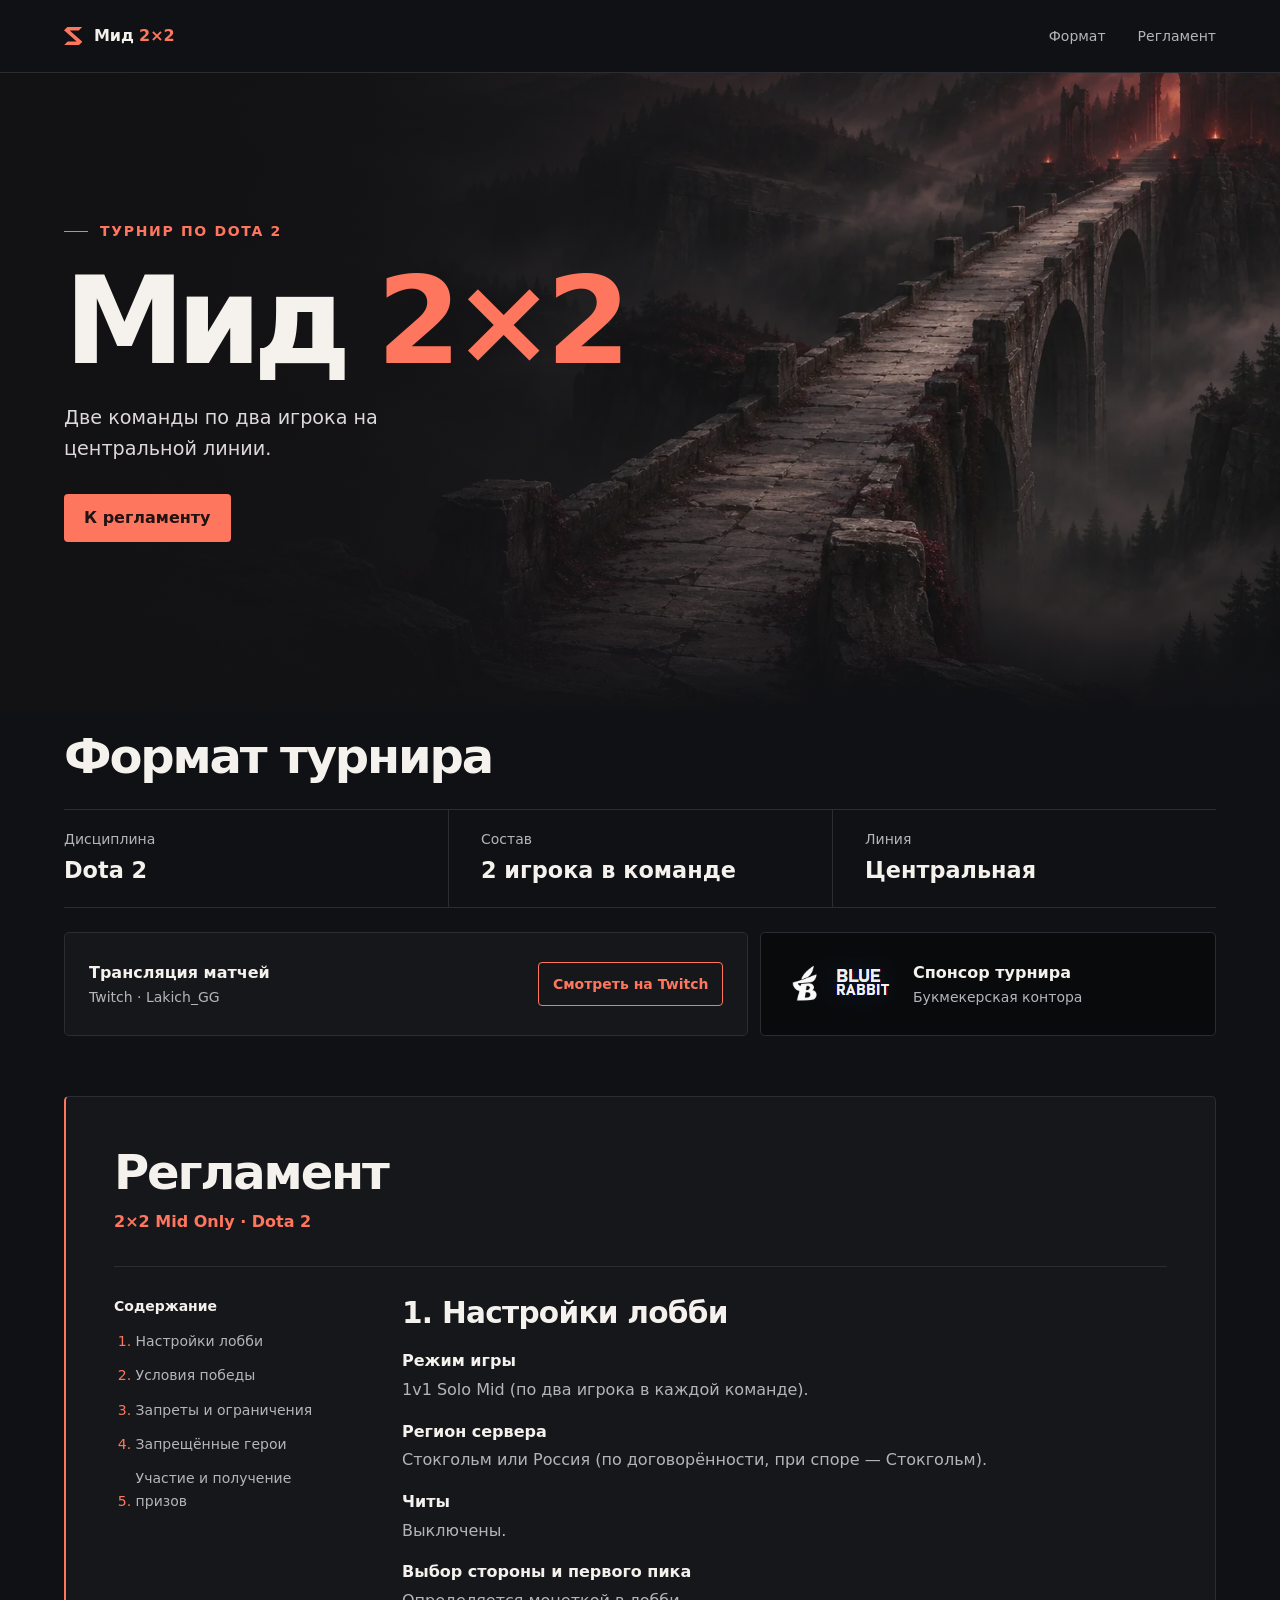
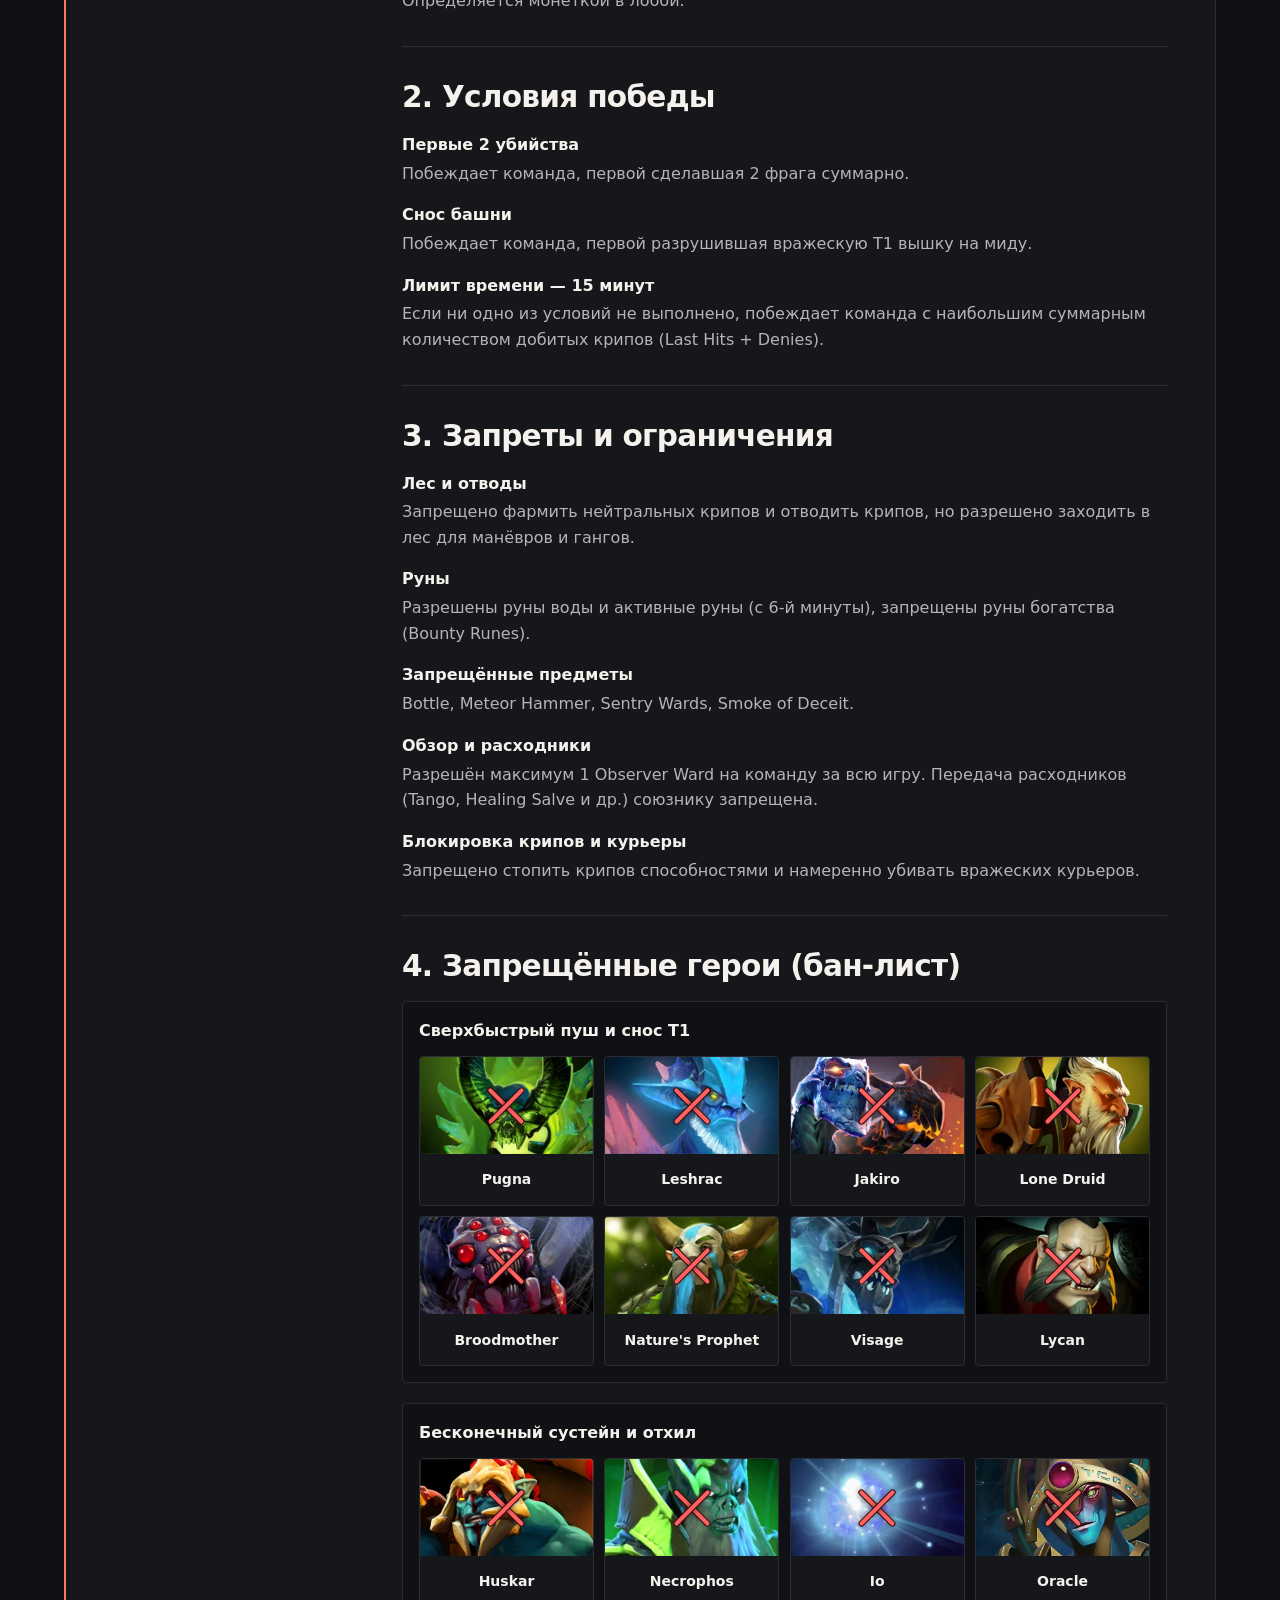
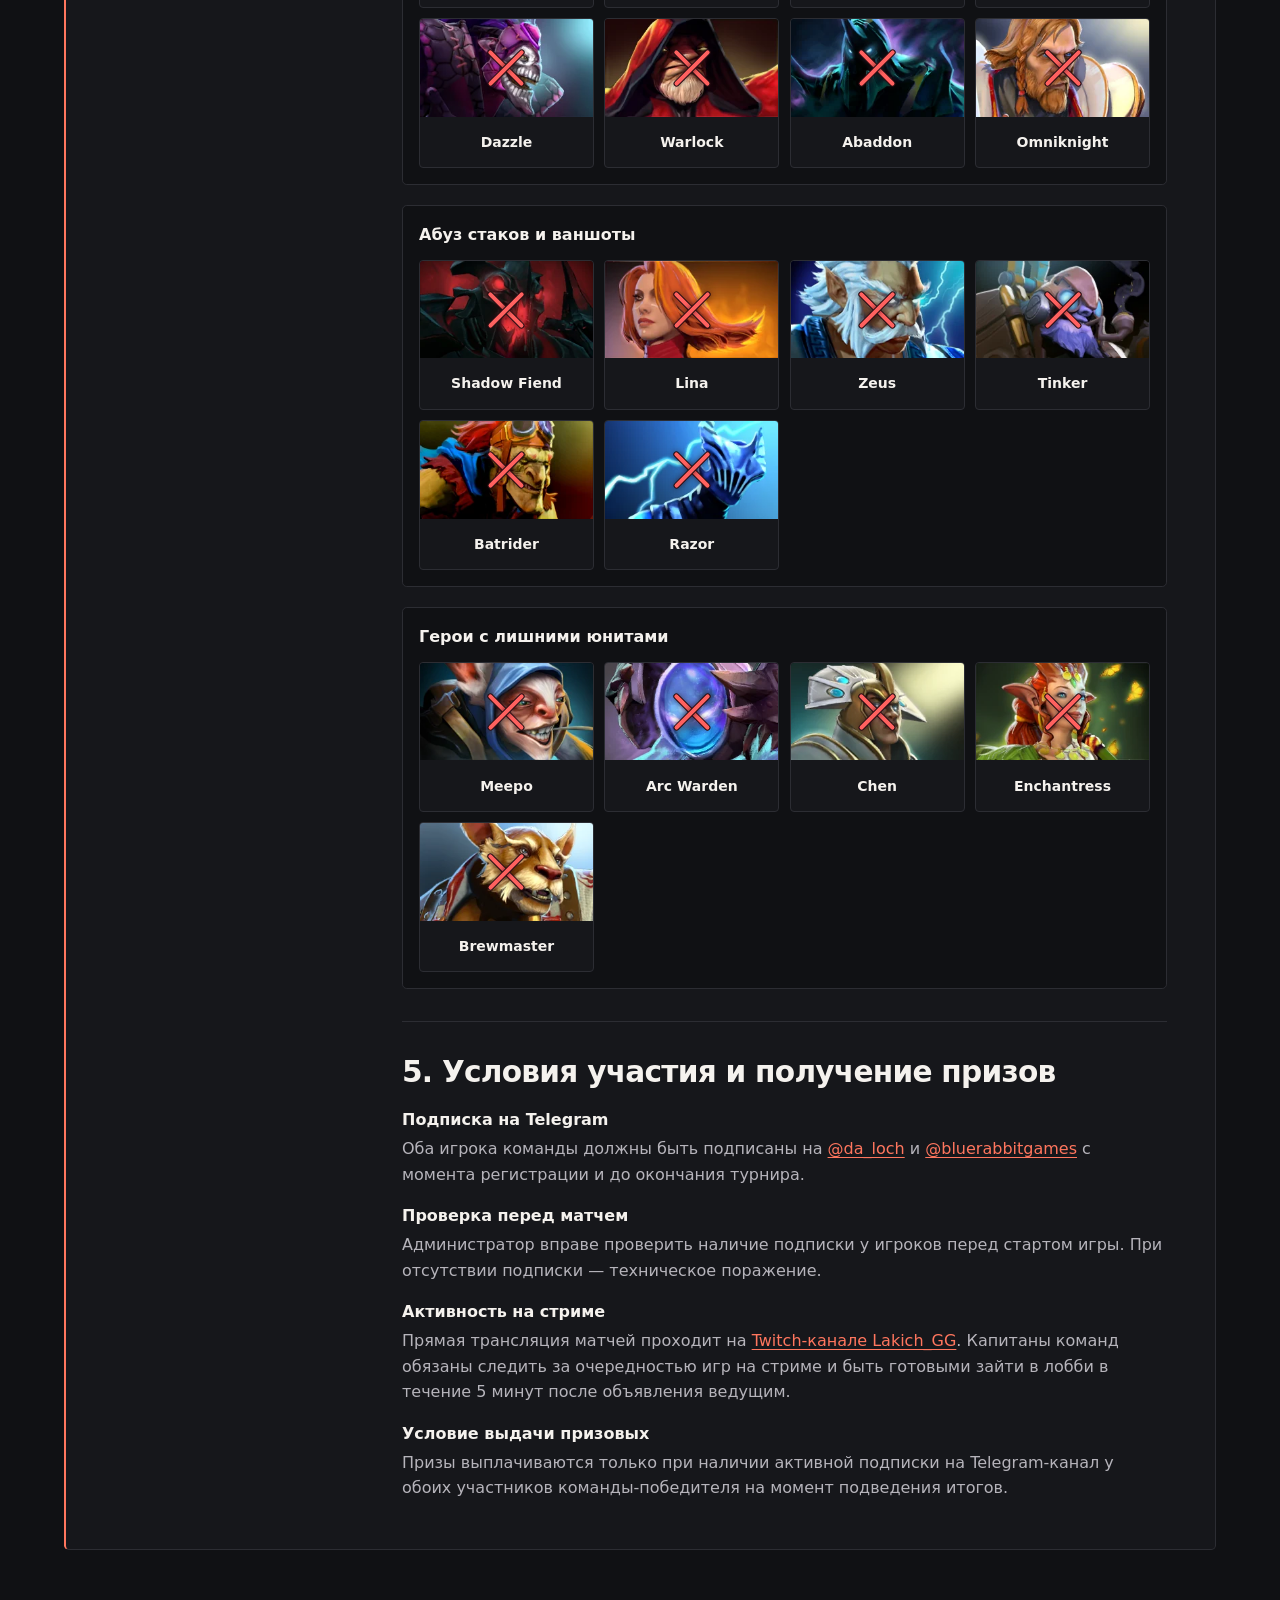
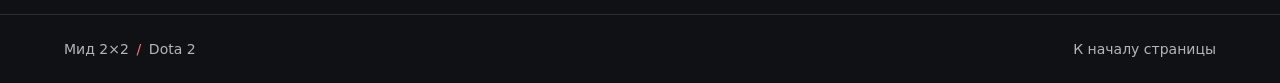
==== commit 3f6b48b8: "Align hero names and overlay bans on portraits" ====
--- a/index.html
+++ b/index.html
@@ -159,43 +159,59 @@
                   <dd>
                     <ul class="ban-roster">
                       <li class="banned-hero">
-                        <img src="./assets/heroes/pugna.webp" width="256" height="144" alt="" loading="lazy" decoding="async">
-                        <span class="ban-mark" aria-hidden="true">×</span>
+                        <div class="hero-portrait">
+                          <img src="./assets/heroes/pugna.webp" width="256" height="144" alt="" loading="lazy" decoding="async">
+                          <span class="ban-mark" aria-hidden="true"></span>
+                        </div>
                         <span class="hero-name">Pugna</span>
                       </li>
                       <li class="banned-hero">
-                        <img src="./assets/heroes/leshrac.webp" width="256" height="144" alt="" loading="lazy" decoding="async">
-                        <span class="ban-mark" aria-hidden="true">×</span>
+                        <div class="hero-portrait">
+                          <img src="./assets/heroes/leshrac.webp" width="256" height="144" alt="" loading="lazy" decoding="async">
+                          <span class="ban-mark" aria-hidden="true"></span>
+                        </div>
                         <span class="hero-name">Leshrac</span>
                       </li>
                       <li class="banned-hero">
-                        <img src="./assets/heroes/jakiro.webp" width="256" height="144" alt="" loading="lazy" decoding="async">
-                        <span class="ban-mark" aria-hidden="true">×</span>
+                        <div class="hero-portrait">
+                          <img src="./assets/heroes/jakiro.webp" width="256" height="144" alt="" loading="lazy" decoding="async">
+                          <span class="ban-mark" aria-hidden="true"></span>
+                        </div>
                         <span class="hero-name">Jakiro</span>
                       </li>
                       <li class="banned-hero">
-                        <img src="./assets/heroes/lone_druid.webp" width="256" height="144" alt="" loading="lazy" decoding="async">
-                        <span class="ban-mark" aria-hidden="true">×</span>
+                        <div class="hero-portrait">
+                          <img src="./assets/heroes/lone_druid.webp" width="256" height="144" alt="" loading="lazy" decoding="async">
+                          <span class="ban-mark" aria-hidden="true"></span>
+                        </div>
                         <span class="hero-name">Lone Druid</span>
                       </li>
                       <li class="banned-hero">
-                        <img src="./assets/heroes/broodmother.webp" width="256" height="144" alt="" loading="lazy" decoding="async">
-                        <span class="ban-mark" aria-hidden="true">×</span>
+                        <div class="hero-portrait">
+                          <img src="./assets/heroes/broodmother.webp" width="256" height="144" alt="" loading="lazy" decoding="async">
+                          <span class="ban-mark" aria-hidden="true"></span>
+                        </div>
                         <span class="hero-name">Broodmother</span>
                       </li>
                       <li class="banned-hero">
-                        <img src="./assets/heroes/furion.webp" width="256" height="144" alt="" loading="lazy" decoding="async">
-                        <span class="ban-mark" aria-hidden="true">×</span>
+                        <div class="hero-portrait">
+                          <img src="./assets/heroes/furion.webp" width="256" height="144" alt="" loading="lazy" decoding="async">
+                          <span class="ban-mark" aria-hidden="true"></span>
+                        </div>
                         <span class="hero-name">Nature's Prophet</span>
                       </li>
                       <li class="banned-hero">
-                        <img src="./assets/heroes/visage.webp" width="256" height="144" alt="" loading="lazy" decoding="async">
-                        <span class="ban-mark" aria-hidden="true">×</span>
+                        <div class="hero-portrait">
+                          <img src="./assets/heroes/visage.webp" width="256" height="144" alt="" loading="lazy" decoding="async">
+                          <span class="ban-mark" aria-hidden="true"></span>
+                        </div>
                         <span class="hero-name">Visage</span>
                       </li>
                       <li class="banned-hero">
-                        <img src="./assets/heroes/lycan.webp" width="256" height="144" alt="" loading="lazy" decoding="async">
-                        <span class="ban-mark" aria-hidden="true">×</span>
+                        <div class="hero-portrait">
+                          <img src="./assets/heroes/lycan.webp" width="256" height="144" alt="" loading="lazy" decoding="async">
+                          <span class="ban-mark" aria-hidden="true"></span>
+                        </div>
                         <span class="hero-name">Lycan</span>
                       </li>
                     </ul>
@@ -206,43 +222,59 @@
                   <dd>
                     <ul class="ban-roster">
                       <li class="banned-hero">
-                        <img src="./assets/heroes/huskar.webp" width="256" height="144" alt="" loading="lazy" decoding="async">
-                        <span class="ban-mark" aria-hidden="true">×</span>
+                        <div class="hero-portrait">
+                          <img src="./assets/heroes/huskar.webp" width="256" height="144" alt="" loading="lazy" decoding="async">
+                          <span class="ban-mark" aria-hidden="true"></span>
+                        </div>
                         <span class="hero-name">Huskar</span>
                       </li>
                       <li class="banned-hero">
-                        <img src="./assets/heroes/necrolyte.webp" width="256" height="144" alt="" loading="lazy" decoding="async">
-                        <span class="ban-mark" aria-hidden="true">×</span>
+                        <div class="hero-portrait">
+                          <img src="./assets/heroes/necrolyte.webp" width="256" height="144" alt="" loading="lazy" decoding="async">
+                          <span class="ban-mark" aria-hidden="true"></span>
+                        </div>
                         <span class="hero-name">Necrophos</span>
                       </li>
                       <li class="banned-hero">
-                        <img src="./assets/heroes/wisp.webp" width="256" height="144" alt="" loading="lazy" decoding="async">
-                        <span class="ban-mark" aria-hidden="true">×</span>
+                        <div class="hero-portrait">
+                          <img src="./assets/heroes/wisp.webp" width="256" height="144" alt="" loading="lazy" decoding="async">
+                          <span class="ban-mark" aria-hidden="true"></span>
+                        </div>
                         <span class="hero-name">Io</span>
                       </li>
                       <li class="banned-hero">
-                        <img src="./assets/heroes/oracle.webp" width="256" height="144" alt="" loading="lazy" decoding="async">
-                        <span class="ban-mark" aria-hidden="true">×</span>
+                        <div class="hero-portrait">
+                          <img src="./assets/heroes/oracle.webp" width="256" height="144" alt="" loading="lazy" decoding="async">
+                          <span class="ban-mark" aria-hidden="true"></span>
+                        </div>
                         <span class="hero-name">Oracle</span>
                       </li>
                       <li class="banned-hero">
-                        <img src="./assets/heroes/dazzle.webp" width="256" height="144" alt="" loading="lazy" decoding="async">
-                        <span class="ban-mark" aria-hidden="true">×</span>
+                        <div class="hero-portrait">
+                          <img src="./assets/heroes/dazzle.webp" width="256" height="144" alt="" loading="lazy" decoding="async">
+                          <span class="ban-mark" aria-hidden="true"></span>
+                        </div>
                         <span class="hero-name">Dazzle</span>
                       </li>
                       <li class="banned-hero">
-                        <img src="./assets/heroes/warlock.webp" width="256" height="144" alt="" loading="lazy" decoding="async">
-                        <span class="ban-mark" aria-hidden="true">×</span>
+                        <div class="hero-portrait">
+                          <img src="./assets/heroes/warlock.webp" width="256" height="144" alt="" loading="lazy" decoding="async">
+                          <span class="ban-mark" aria-hidden="true"></span>
+                        </div>
                         <span class="hero-name">Warlock</span>
                       </li>
                       <li class="banned-hero">
-                        <img src="./assets/heroes/abaddon.webp" width="256" height="144" alt="" loading="lazy" decoding="async">
-                        <span class="ban-mark" aria-hidden="true">×</span>
+                        <div class="hero-portrait">
+                          <img src="./assets/heroes/abaddon.webp" width="256" height="144" alt="" loading="lazy" decoding="async">
+                          <span class="ban-mark" aria-hidden="true"></span>
+                        </div>
                         <span class="hero-name">Abaddon</span>
                       </li>
                       <li class="banned-hero">
-                        <img src="./assets/heroes/omniknight.webp" width="256" height="144" alt="" loading="lazy" decoding="async">
-                        <span class="ban-mark" aria-hidden="true">×</span>
+                        <div class="hero-portrait">
+                          <img src="./assets/heroes/omniknight.webp" width="256" height="144" alt="" loading="lazy" decoding="async">
+                          <span class="ban-mark" aria-hidden="true"></span>
+                        </div>
                         <span class="hero-name">Omniknight</span>
                       </li>
                     </ul>
@@ -253,33 +285,45 @@
                   <dd>
                     <ul class="ban-roster">
                       <li class="banned-hero">
-                        <img src="./assets/heroes/nevermore.webp" width="256" height="144" alt="" loading="lazy" decoding="async">
-                        <span class="ban-mark" aria-hidden="true">×</span>
+                        <div class="hero-portrait">
+                          <img src="./assets/heroes/nevermore.webp" width="256" height="144" alt="" loading="lazy" decoding="async">
+                          <span class="ban-mark" aria-hidden="true"></span>
+                        </div>
                         <span class="hero-name">Shadow Fiend</span>
                       </li>
                       <li class="banned-hero">
-                        <img src="./assets/heroes/lina.webp" width="256" height="144" alt="" loading="lazy" decoding="async">
-                        <span class="ban-mark" aria-hidden="true">×</span>
+                        <div class="hero-portrait">
+                          <img src="./assets/heroes/lina.webp" width="256" height="144" alt="" loading="lazy" decoding="async">
+                          <span class="ban-mark" aria-hidden="true"></span>
+                        </div>
                         <span class="hero-name">Lina</span>
                       </li>
                       <li class="banned-hero">
-                        <img src="./assets/heroes/zuus.webp" width="256" height="144" alt="" loading="lazy" decoding="async">
-                        <span class="ban-mark" aria-hidden="true">×</span>
+                        <div class="hero-portrait">
+                          <img src="./assets/heroes/zuus.webp" width="256" height="144" alt="" loading="lazy" decoding="async">
+                          <span class="ban-mark" aria-hidden="true"></span>
+                        </div>
                         <span class="hero-name">Zeus</span>
                       </li>
                       <li class="banned-hero">
-                        <img src="./assets/heroes/tinker.webp" width="256" height="144" alt="" loading="lazy" decoding="async">
-                        <span class="ban-mark" aria-hidden="true">×</span>
+                        <div class="hero-portrait">
+                          <img src="./assets/heroes/tinker.webp" width="256" height="144" alt="" loading="lazy" decoding="async">
+                          <span class="ban-mark" aria-hidden="true"></span>
+                        </div>
                         <span class="hero-name">Tinker</span>
                       </li>
                       <li class="banned-hero">
-                        <img src="./assets/heroes/batrider.webp" width="256" height="144" alt="" loading="lazy" decoding="async">
-                        <span class="ban-mark" aria-hidden="true">×</span>
+                        <div class="hero-portrait">
+                          <img src="./assets/heroes/batrider.webp" width="256" height="144" alt="" loading="lazy" decoding="async">
+                          <span class="ban-mark" aria-hidden="true"></span>
+                        </div>
                         <span class="hero-name">Batrider</span>
                       </li>
                       <li class="banned-hero">
-                        <img src="./assets/heroes/razor.webp" width="256" height="144" alt="" loading="lazy" decoding="async">
-                        <span class="ban-mark" aria-hidden="true">×</span>
+                        <div class="hero-portrait">
+                          <img src="./assets/heroes/razor.webp" width="256" height="144" alt="" loading="lazy" decoding="async">
+                          <span class="ban-mark" aria-hidden="true"></span>
+                        </div>
                         <span class="hero-name">Razor</span>
                       </li>
                     </ul>
@@ -290,28 +334,38 @@
                   <dd>
                     <ul class="ban-roster">
                       <li class="banned-hero">
-                        <img src="./assets/heroes/meepo.webp" width="256" height="144" alt="" loading="lazy" decoding="async">
-                        <span class="ban-mark" aria-hidden="true">×</span>
+                        <div class="hero-portrait">
+                          <img src="./assets/heroes/meepo.webp" width="256" height="144" alt="" loading="lazy" decoding="async">
+                          <span class="ban-mark" aria-hidden="true"></span>
+                        </div>
                         <span class="hero-name">Meepo</span>
                       </li>
                       <li class="banned-hero">
-                        <img src="./assets/heroes/arc_warden.webp" width="256" height="144" alt="" loading="lazy" decoding="async">
-                        <span class="ban-mark" aria-hidden="true">×</span>
+                        <div class="hero-portrait">
+                          <img src="./assets/heroes/arc_warden.webp" width="256" height="144" alt="" loading="lazy" decoding="async">
+                          <span class="ban-mark" aria-hidden="true"></span>
+                        </div>
                         <span class="hero-name">Arc Warden</span>
                       </li>
                       <li class="banned-hero">
-                        <img src="./assets/heroes/chen.webp" width="256" height="144" alt="" loading="lazy" decoding="async">
-                        <span class="ban-mark" aria-hidden="true">×</span>
+                        <div class="hero-portrait">
+                          <img src="./assets/heroes/chen.webp" width="256" height="144" alt="" loading="lazy" decoding="async">
+                          <span class="ban-mark" aria-hidden="true"></span>
+                        </div>
                         <span class="hero-name">Chen</span>
                       </li>
                       <li class="banned-hero">
-                        <img src="./assets/heroes/enchantress.webp" width="256" height="144" alt="" loading="lazy" decoding="async">
-                        <span class="ban-mark" aria-hidden="true">×</span>
+                        <div class="hero-portrait">
+                          <img src="./assets/heroes/enchantress.webp" width="256" height="144" alt="" loading="lazy" decoding="async">
+                          <span class="ban-mark" aria-hidden="true"></span>
+                        </div>
                         <span class="hero-name">Enchantress</span>
                       </li>
                       <li class="banned-hero">
-                        <img src="./assets/heroes/brewmaster.webp" width="256" height="144" alt="" loading="lazy" decoding="async">
-                        <span class="ban-mark" aria-hidden="true">×</span>
+                        <div class="hero-portrait">
+                          <img src="./assets/heroes/brewmaster.webp" width="256" height="144" alt="" loading="lazy" decoding="async">
+                          <span class="ban-mark" aria-hidden="true"></span>
+                        </div>
                         <span class="hero-name">Brewmaster</span>
                       </li>
                     </ul>
--- a/styles.css
+++ b/styles.css
@@ -193,37 +193,43 @@
   list-style: none;
 }
 .banned-hero {
-  position: relative;
+  display: grid;
+  grid-template-rows: auto 1fr;
   min-width: 0;
   overflow: hidden;
   border: 1px solid var(--line);
   border-radius: 0.25rem;
   background: var(--panel);
 }
-.banned-hero img { display: block; width: 100%; height: auto; aspect-ratio: 16 / 9; }
+.hero-portrait { position: relative; }
+.hero-portrait img { display: block; width: 100%; height: auto; aspect-ratio: 16 / 9; }
 .ban-mark {
   position: absolute;
-  top: 0.35rem;
-  right: 0.35rem;
-  display: grid;
-  width: 1.45rem;
-  height: 1.45rem;
+  inset: 0;
+  display: grid;
   place-items: center;
-  border: 1px solid #ff615f;
-  border-radius: 50%;
-  color: #ff615f;
-  background: #1b1013;
-  font-size: 1.15rem;
-  font-weight: 750;
-  line-height: 1;
-}
+}
+.ban-mark::before, .ban-mark::after {
+  content: '';
+  grid-area: 1 / 1;
+  width: min(45%, 3rem);
+  height: 0.23rem;
+  border-radius: 1rem;
+  background: #ff615f;
+  box-shadow: 0 0 0 1px #2b0d12, 0 0 0.4rem #2b0d12;
+}
+.ban-mark::before { transform: rotate(45deg); }
+.ban-mark::after { transform: rotate(-45deg); }
 .hero-name {
-  display: block;
+  display: grid;
+  place-items: center;
+  min-block-size: calc(2lh + 0.9rem);
   padding: 0.45rem 0.5rem;
   color: var(--ink);
   font-size: 0.875rem;
   font-weight: 650;
   line-height: 1.3;
+  text-align: center;
   overflow-wrap: anywhere;
 }
 .footer { border-top: 1px solid var(--line); color: var(--muted); font-size: 0.875rem; }
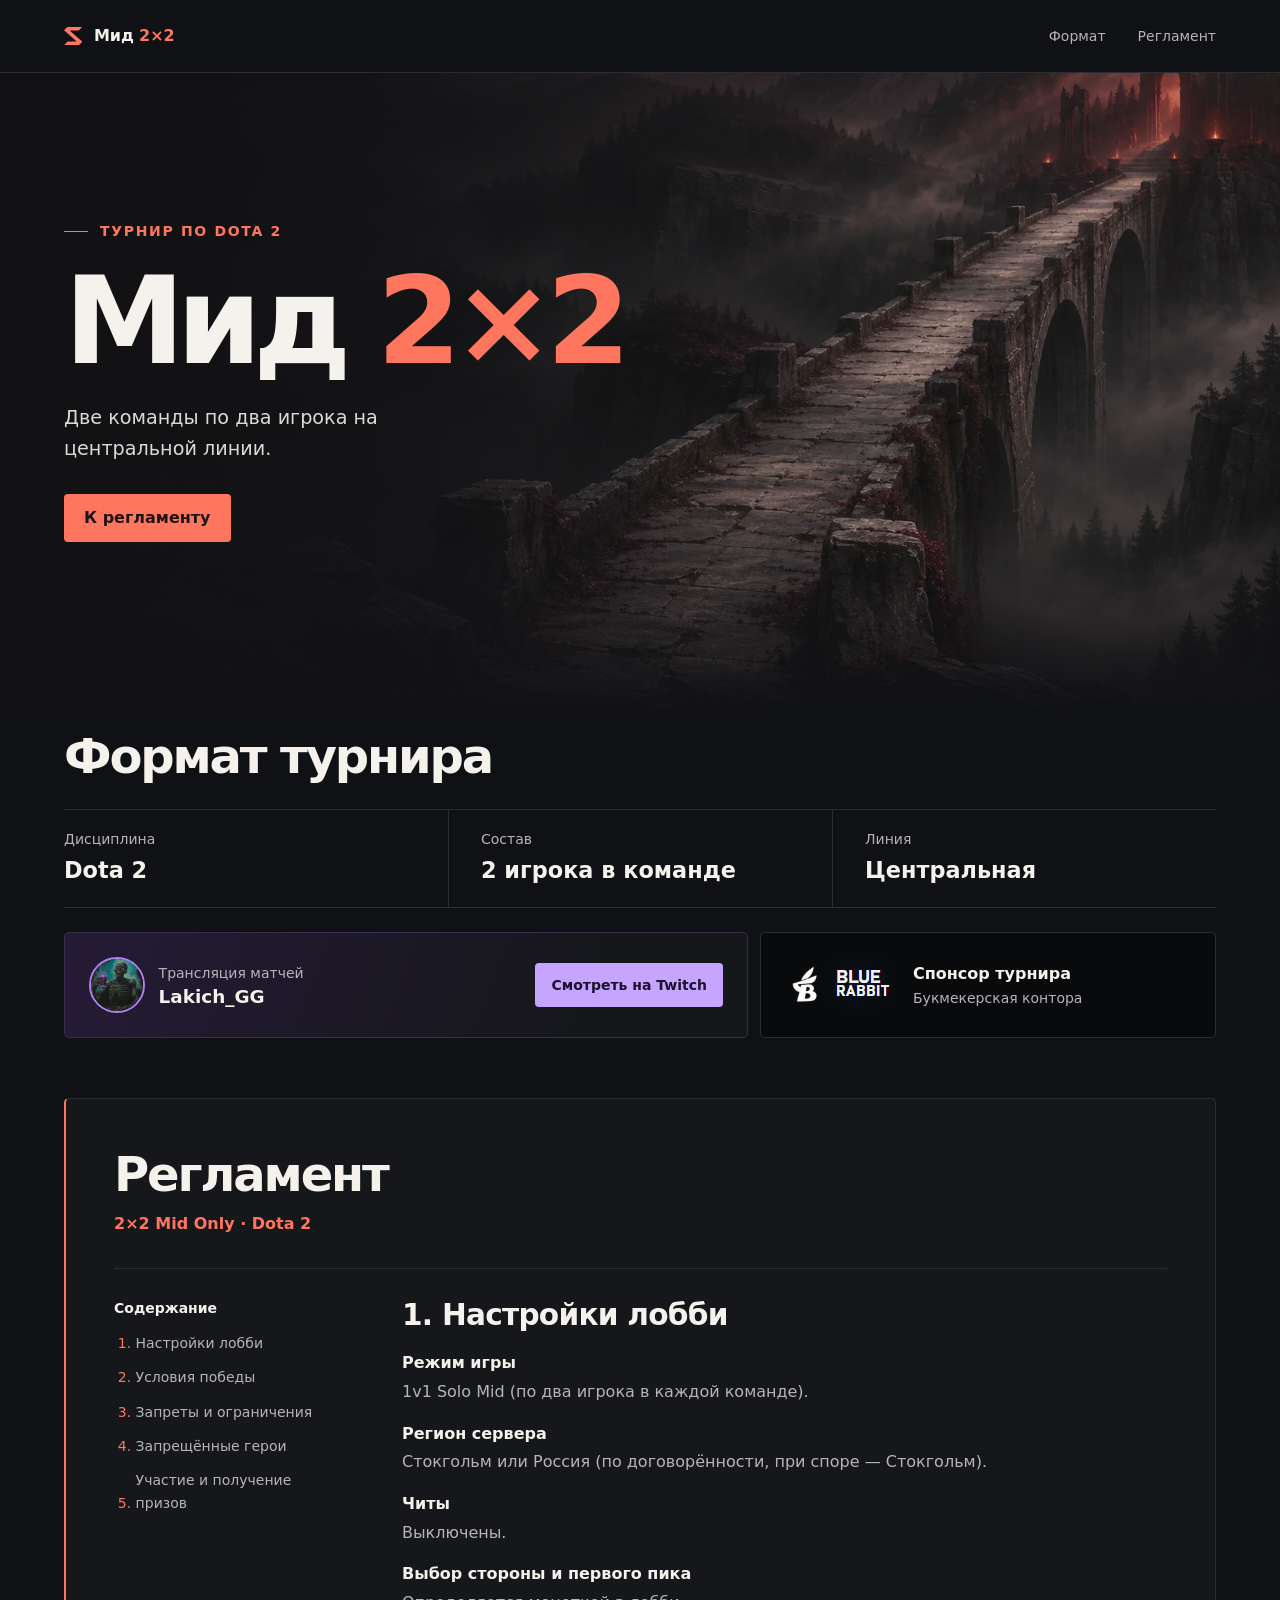
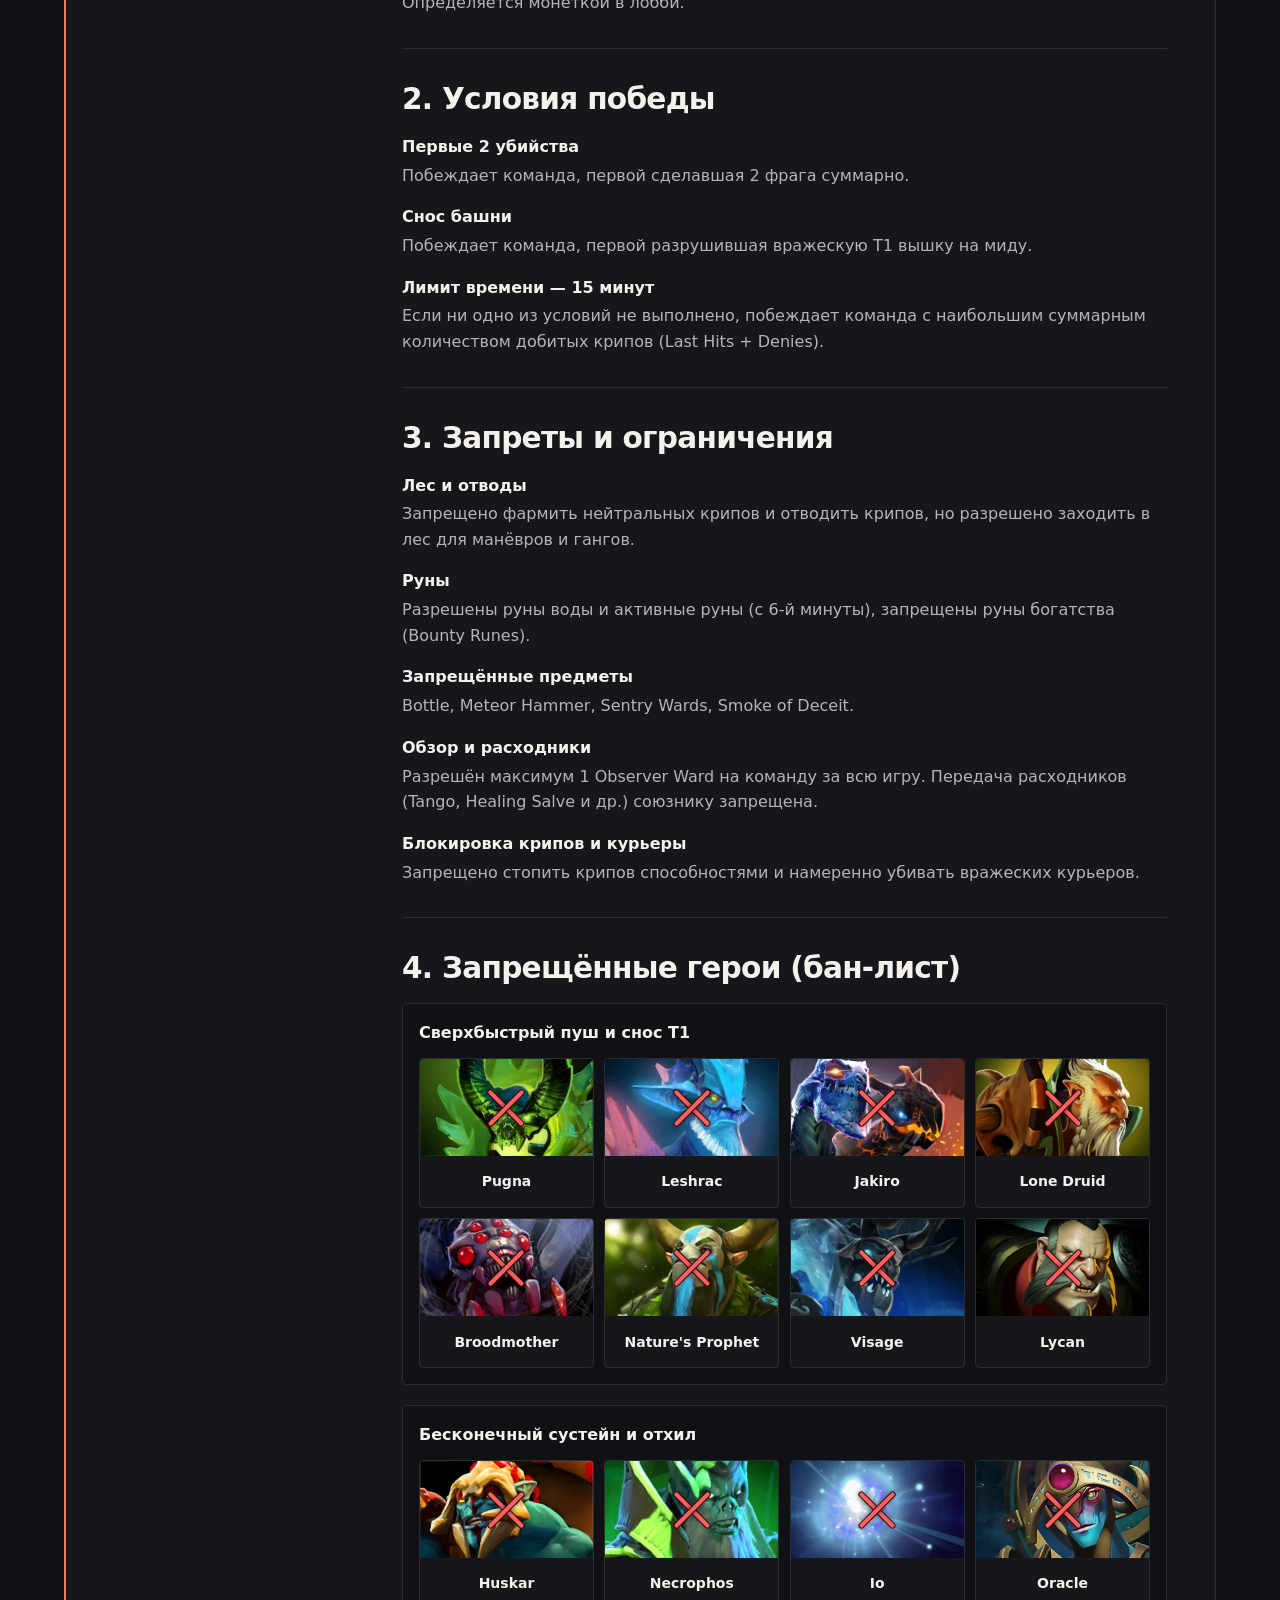
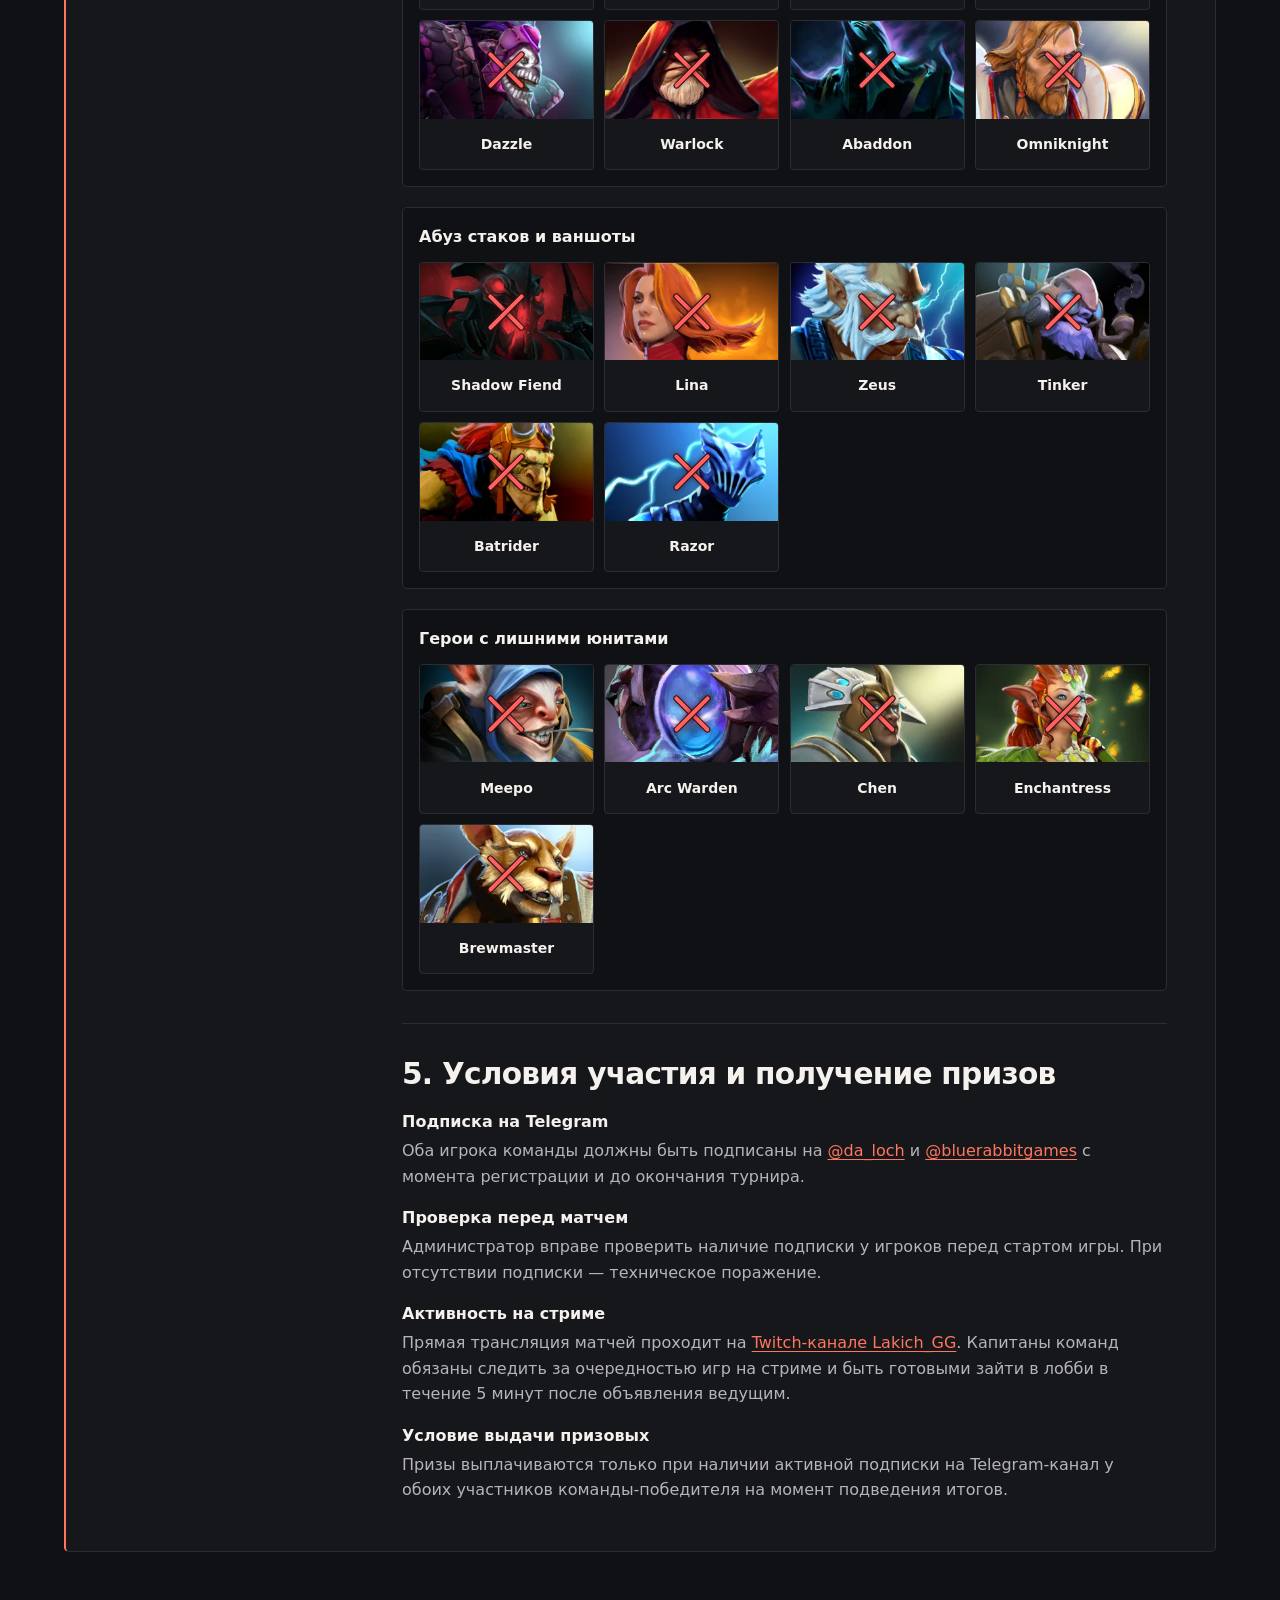
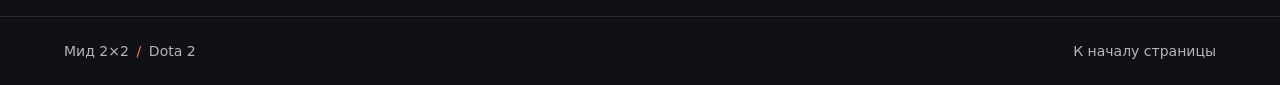
==== commit 34053142: "Refresh the Twitch broadcast card with the channel avatar" ====
--- a/index.html
+++ b/index.html
@@ -50,10 +50,13 @@
         </div>
       </dl>
       <div class="event-details">
-        <section class="event-card" aria-labelledby="broadcast-title">
-          <div>
-            <h3 id="broadcast-title">Трансляция матчей</h3>
-            <p>Twitch · Lakich_GG</p>
+        <section class="event-card broadcast-card" aria-labelledby="broadcast-title">
+          <div class="stream-channel">
+            <img class="stream-avatar" src="./assets/lakich-gg.webp" width="56" height="56" alt="">
+            <div>
+              <p>Трансляция матчей</p>
+              <h3 id="broadcast-title">Lakich_GG</h3>
+            </div>
           </div>
           <a class="stream-link" href="https://www.twitch.tv/Lakich_GG" target="_blank" rel="noopener">Смотреть на Twitch</a>
         </section>
--- a/styles.css
+++ b/styles.css
@@ -126,18 +126,32 @@
 }
 .event-card h3 { margin: 0; font-size: 1rem; }
 .event-card p { color: var(--muted); font-size: 0.875rem; }
+.broadcast-card {
+  border-color: #3a2c50;
+  background: linear-gradient(110deg, #251b36, var(--panel) 76%);
+}
+.stream-channel { display: flex; align-items: center; gap: 0.85rem; }
+.stream-avatar {
+  display: block;
+  flex: none;
+  border: 2px solid #ae82f2;
+  border-radius: 50%;
+  object-fit: cover;
+}
+.stream-channel h3 { font-size: 1.15rem; line-height: 1.25; }
 .stream-link {
   display: inline-flex;
   align-items: center;
   min-height: 2.75rem;
-  padding: 0.45rem 0.85rem;
-  border: 1px solid var(--accent);
+  padding: 0.5rem 1rem;
   border-radius: 0.25rem;
-  color: var(--accent);
+  color: #1c102c;
+  background: #c5a5ff;
   font-size: 0.875rem;
-  font-weight: 700;
-}
-.stream-link:hover { background: var(--accent); color: #201313; }
+  font-weight: 750;
+}
+.stream-link:hover { background: #d7beff; }
+.stream-link:focus-visible { outline-color: #c5a5ff; }
 .sponsor-card { justify-content: flex-start; background: #090a0c; }
 .sponsor-card:hover { border-color: var(--accent); }
 .sponsor-logo { display: block; flex: none; }
@@ -261,6 +275,10 @@
   .ban-roster { grid-template-columns: repeat(2, minmax(0, 1fr)); }
 }
 
+@media (max-width: 26rem) {
+  .stream-link { width: 100%; justify-content: center; }
+}
+
 @media (prefers-reduced-motion: reduce) {
   html { scroll-behavior: auto; }
   .button { transition: none; }
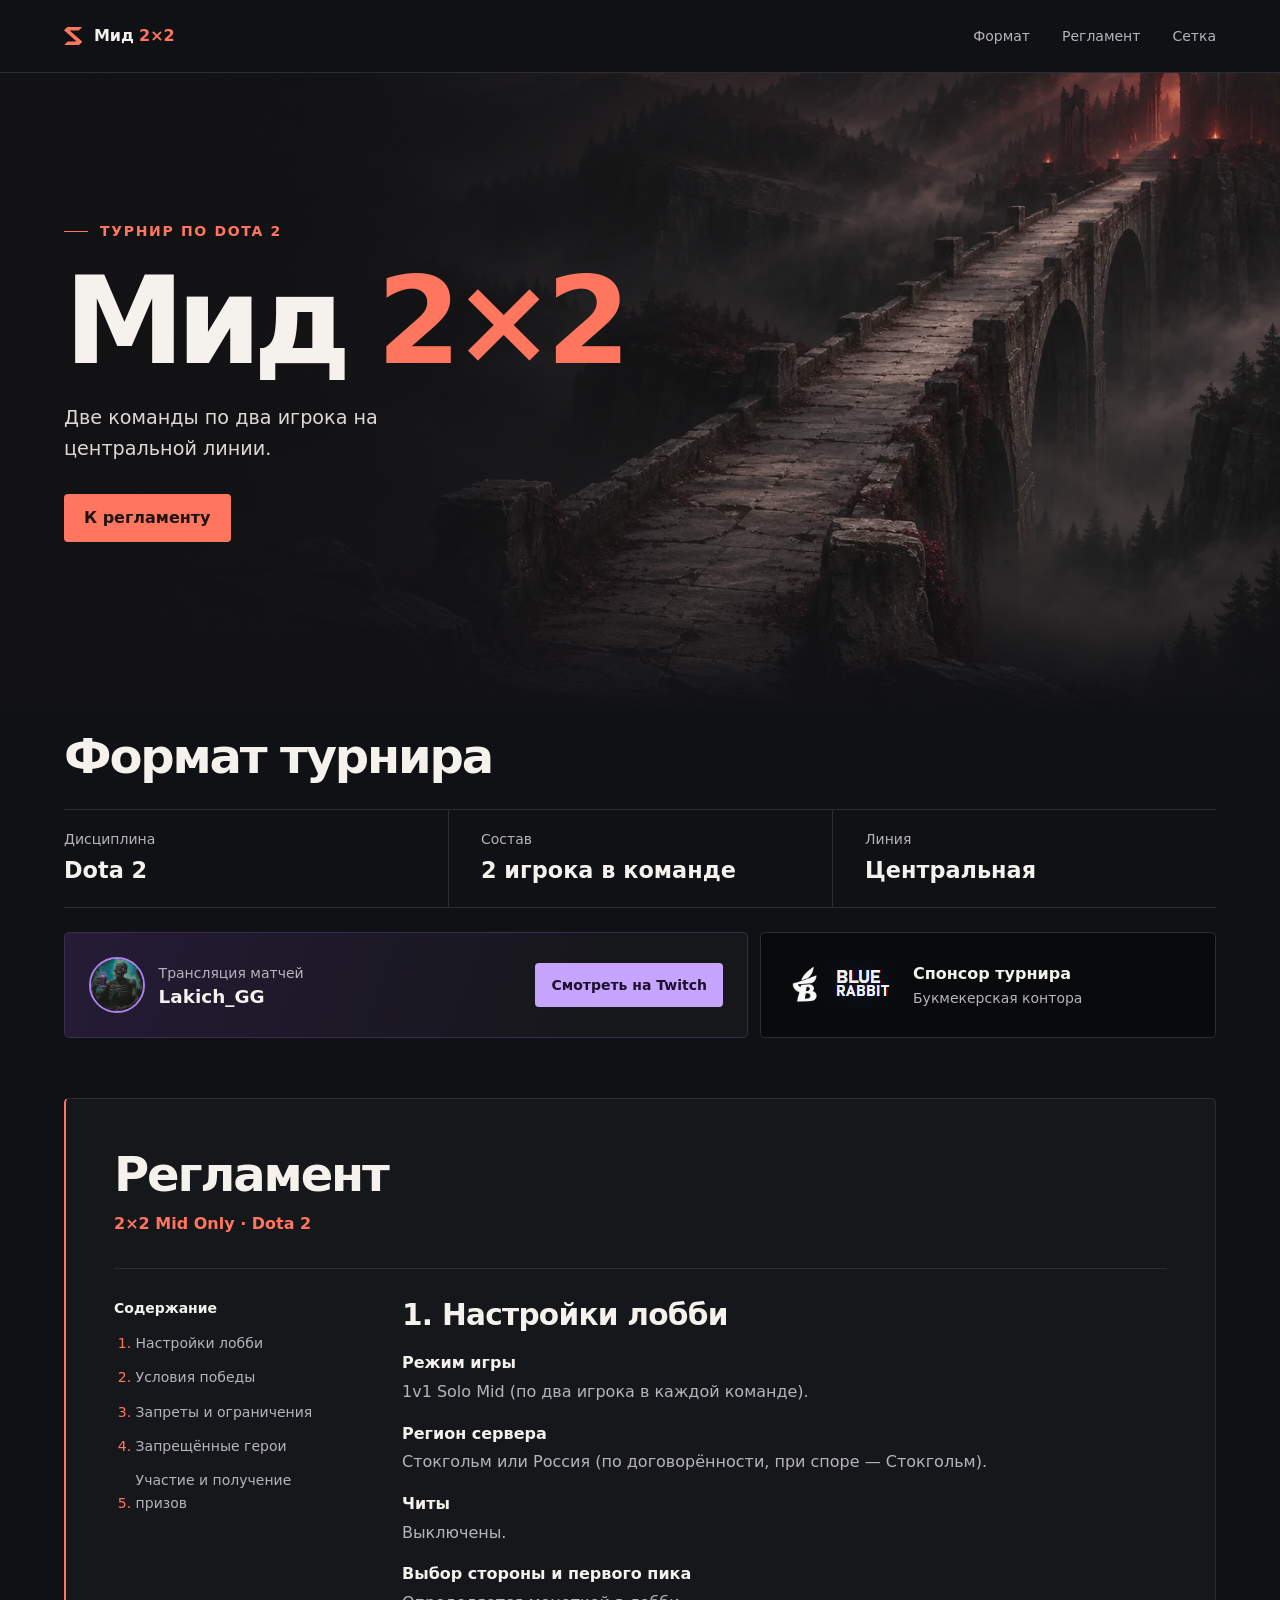
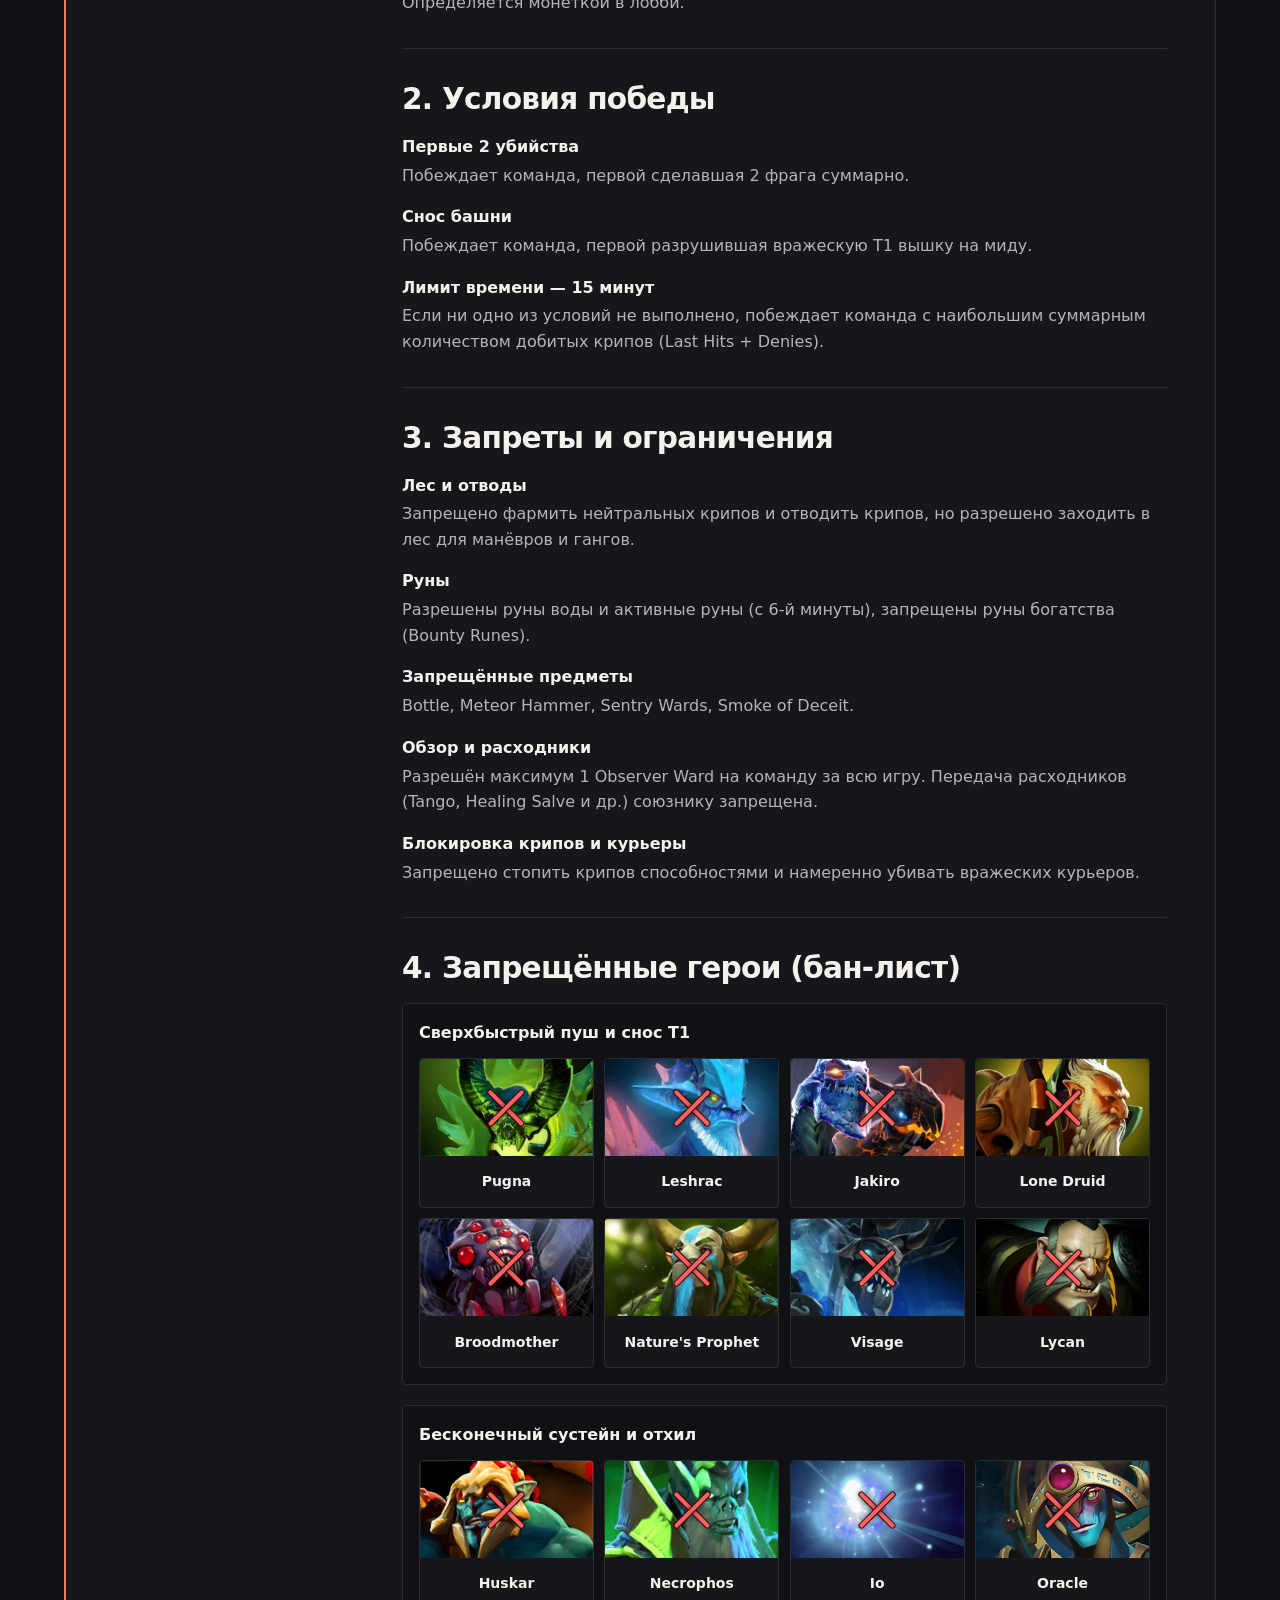
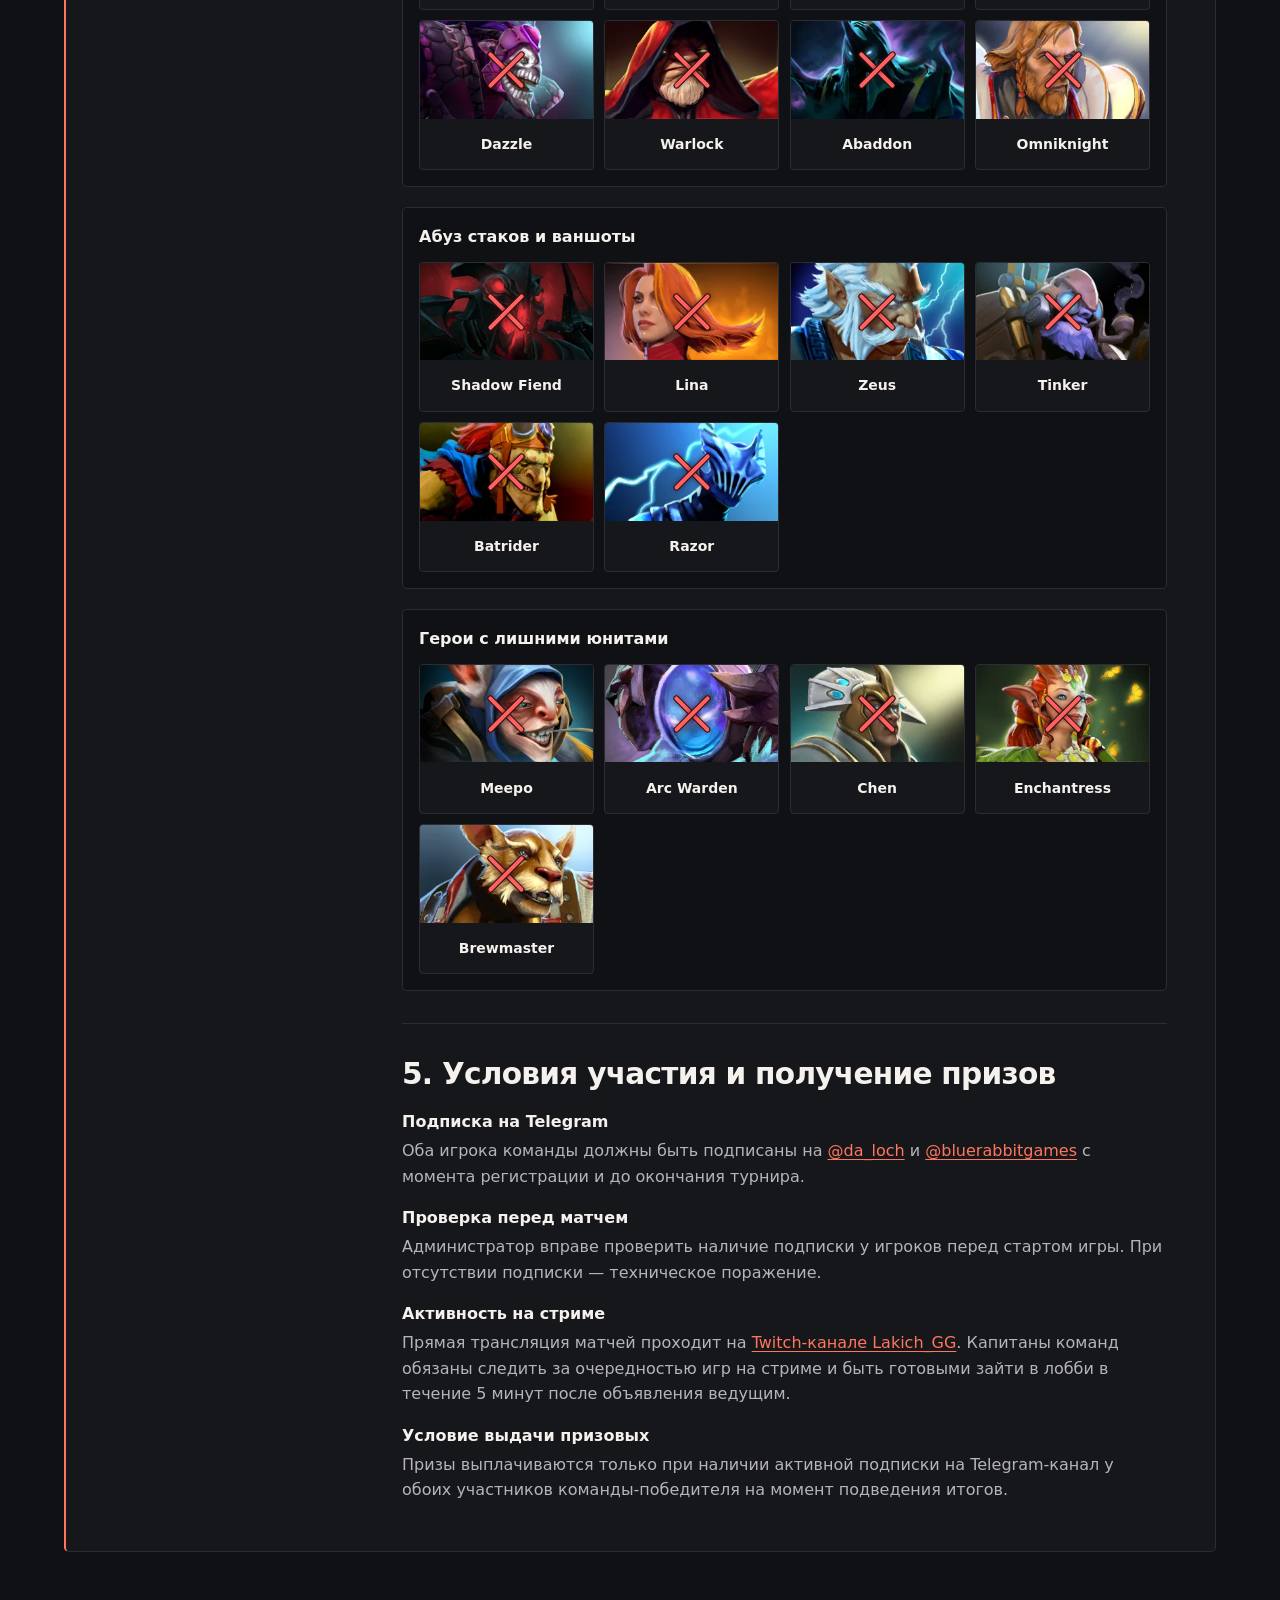
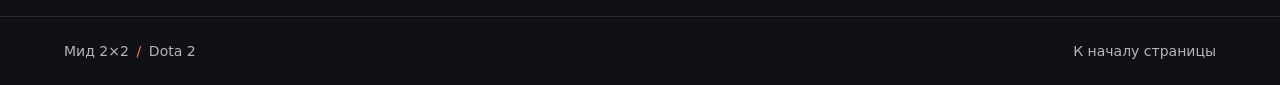
==== commit 3b5e7593: "Publish the 16-team tournament bracket" ====
--- a/index.html
+++ b/index.html
@@ -16,9 +16,10 @@
       <a class="wordmark" href="#top" aria-label="Мид 2 на 2, начало страницы">
         <span class="mark" aria-hidden="true"></span>Мид <span class="accent">2×2</span>
       </a>
-      <nav aria-label="По странице">
+      <nav aria-label="Навигация по сайту">
         <a href="#format">Формат</a>
         <a href="#rules">Регламент</a>
+        <a href="./bracket.html">Сетка</a>
       </nav>
     </div>
   </header>
--- a/styles.css
+++ b/styles.css
@@ -49,6 +49,7 @@
 nav { display: flex; gap: clamp(0.9rem, 3vw, 2rem); }
 nav a, .footer a { color: var(--muted); font-size: 0.875rem; padding-block: 0.5rem; }
 nav a:hover, .footer a:hover { color: var(--ink); }
+.header nav [aria-current="page"] { color: var(--accent); font-weight: 750; }
 
 .hero {
   background-color: #1d171a;
@@ -250,6 +251,81 @@
 .footer-inner { min-height: 4.25rem; }
 .footer-divider { margin-inline: 0.2rem; color: var(--accent); }
 
+.bracket { padding-block: clamp(2.5rem, 6vw, 4.5rem) 4rem; }
+.bracket-intro { max-width: 40rem; margin-bottom: clamp(1.75rem, 4vw, 3rem); }
+.bracket-intro .eyebrow { color: var(--accent); }
+.bracket-intro h1 {
+  margin-block: 0.45rem 0.75rem;
+  font-size: clamp(2.5rem, 6vw, 4.5rem);
+  line-height: 1.05;
+  letter-spacing: -0.055em;
+}
+.bracket-intro h1 + p { color: var(--muted); }
+.bracket-rounds { display: grid; gap: 1.5rem; }
+.bracket-round {
+  min-width: 0;
+  padding: clamp(0.75rem, 1.6vw, 1rem);
+  border: 1px solid var(--line);
+  border-radius: 0.35rem;
+  background: #131418;
+}
+.bracket-round h2 {
+  margin-bottom: 0.85rem;
+  padding-bottom: 0.75rem;
+  border-bottom: 1px solid var(--line);
+  color: var(--accent);
+  font-size: 1.15rem;
+  letter-spacing: -0.02em;
+}
+.round-matches, .match-teams { margin: 0; padding: 0; list-style: none; }
+.round-matches { display: grid; gap: 0.75rem; }
+.match-card {
+  min-width: 0;
+  scroll-margin-top: 1rem;
+  border: 1px solid var(--line);
+  border-radius: 0.3rem;
+  background: var(--panel);
+}
+.match-card:focus, .match-card:target { outline: 2px solid var(--accent); outline-offset: 2px; }
+.match-card h3 {
+  margin: 0;
+  padding: 0.45rem 0.65rem;
+  border-bottom: 1px solid var(--line);
+  color: var(--muted);
+  font-size: 0.875rem;
+  font-weight: 650;
+}
+.match-teams li {
+  display: flex;
+  align-items: baseline;
+  justify-content: space-between;
+  gap: 0.5rem;
+  padding: 0.5rem 0.65rem;
+  font-size: 0.875rem;
+  line-height: 1.4;
+}
+.match-teams li + li { border-top: 1px solid var(--line); }
+.team-name { font-weight: 650; overflow-wrap: anywhere; }
+.team-points { flex: none; color: var(--accent); font-variant-numeric: tabular-nums; white-space: nowrap; }
+.match-teams a { color: var(--muted); text-decoration: underline; text-underline-offset: 0.2em; }
+.match-teams a:hover { color: var(--ink); }
+
+@media (min-width: 43rem) and (max-width: 64.999rem) {
+  .round-matches { grid-template-columns: repeat(2, minmax(0, 1fr)); }
+  .round-matches-1 { grid-template-columns: 1fr; }
+}
+
+@media (min-width: 65rem) {
+  .bracket-rounds { grid-template-columns: minmax(0, 1.75fr) repeat(3, minmax(0, 1fr)); gap: 0.85rem; }
+  .bracket-round { display: grid; grid-template-rows: auto 1fr; }
+  .round-matches { gap: 0; }
+  .round-matches-8 { grid-template-rows: repeat(8, 1fr); }
+  .round-matches-4 { grid-template-rows: repeat(4, 1fr); }
+  .round-matches-2 { grid-template-rows: repeat(2, 1fr); }
+  .round-matches-1 { grid-template-rows: 1fr; }
+  .match-card { align-self: center; margin-block: 0.3rem; }
+}
+
 @media (max-width: 50rem) {
   .event-details { grid-template-columns: 1fr; }
   .rules-layout { grid-template-columns: 1fr; }
@@ -257,7 +333,8 @@
 }
 
 @media (max-width: 36rem) {
-  .header-inner { min-height: 3.75rem; }
+  .header-inner { min-height: 3.75rem; gap: 0.65rem; }
+  .header nav { gap: 0.65rem; }
   .hero {
     background-image:
       linear-gradient(90deg, #121215eb 0%, #12121542 100%),
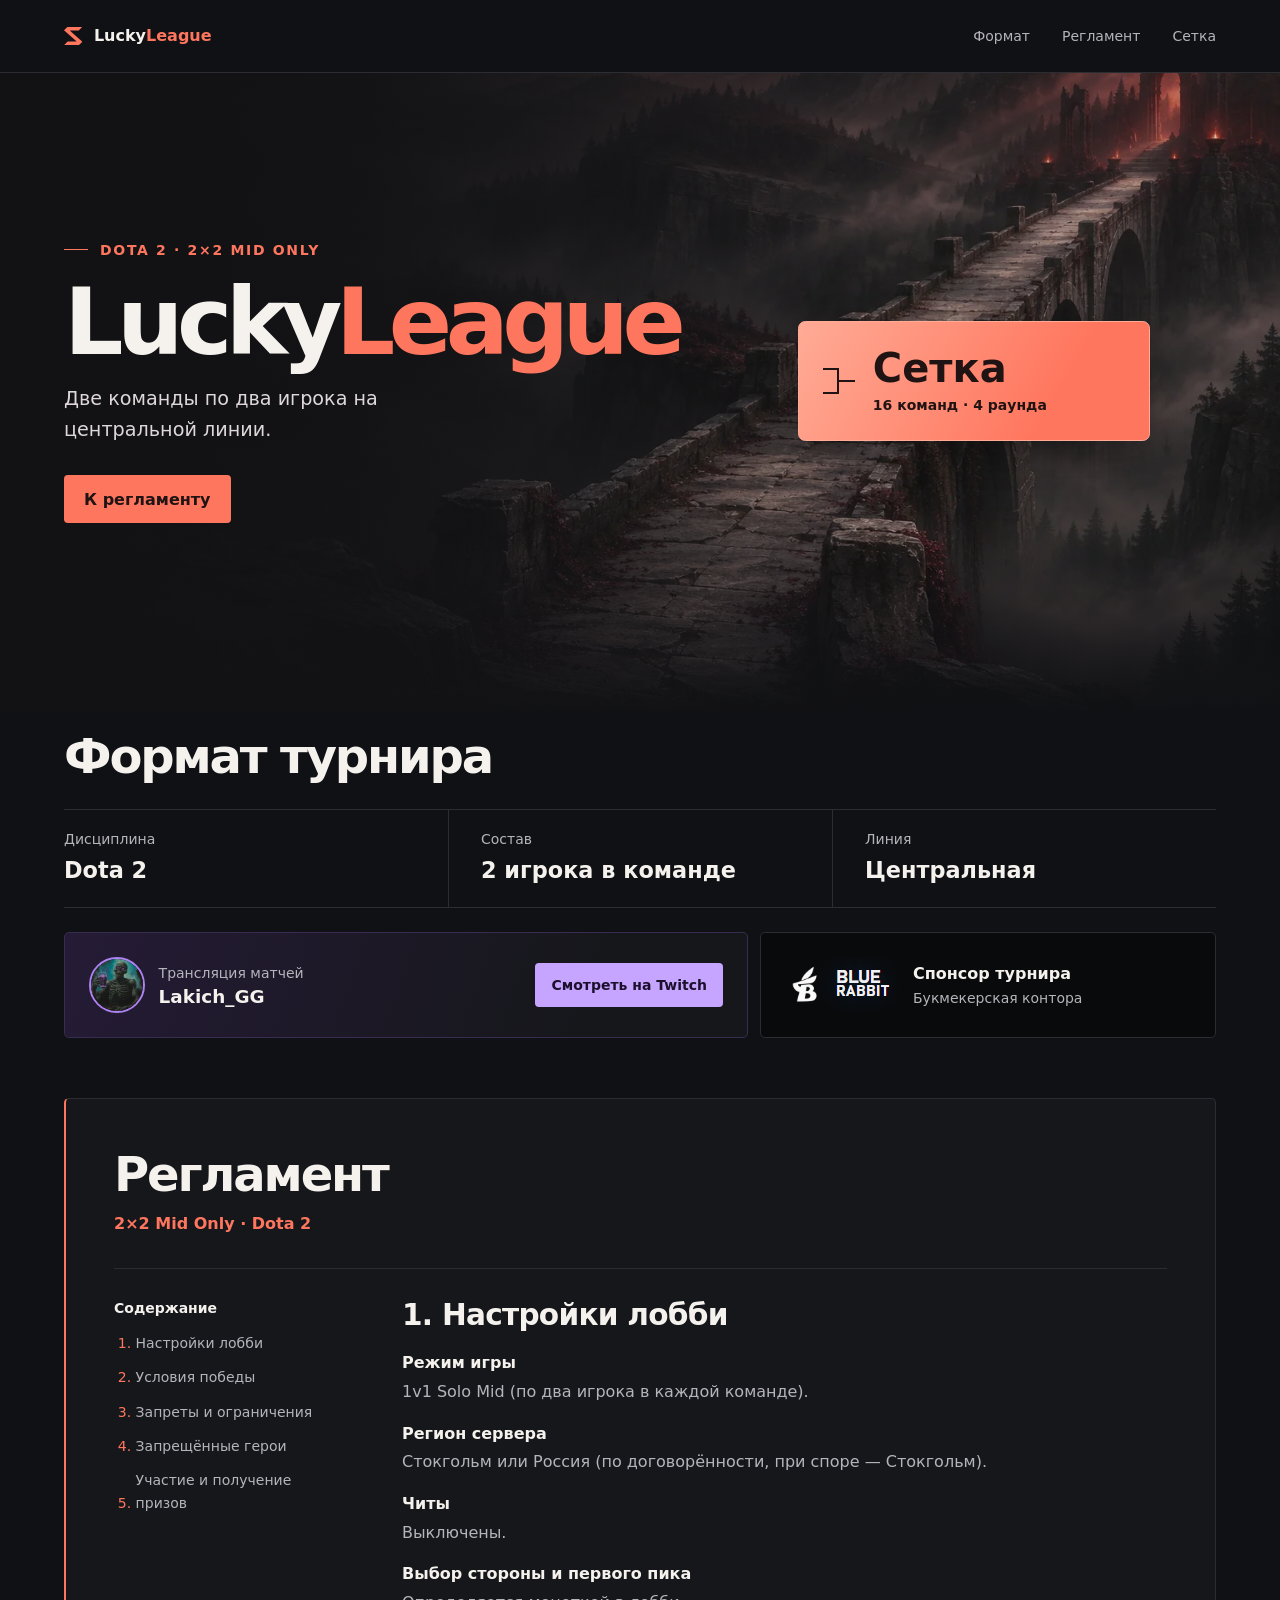
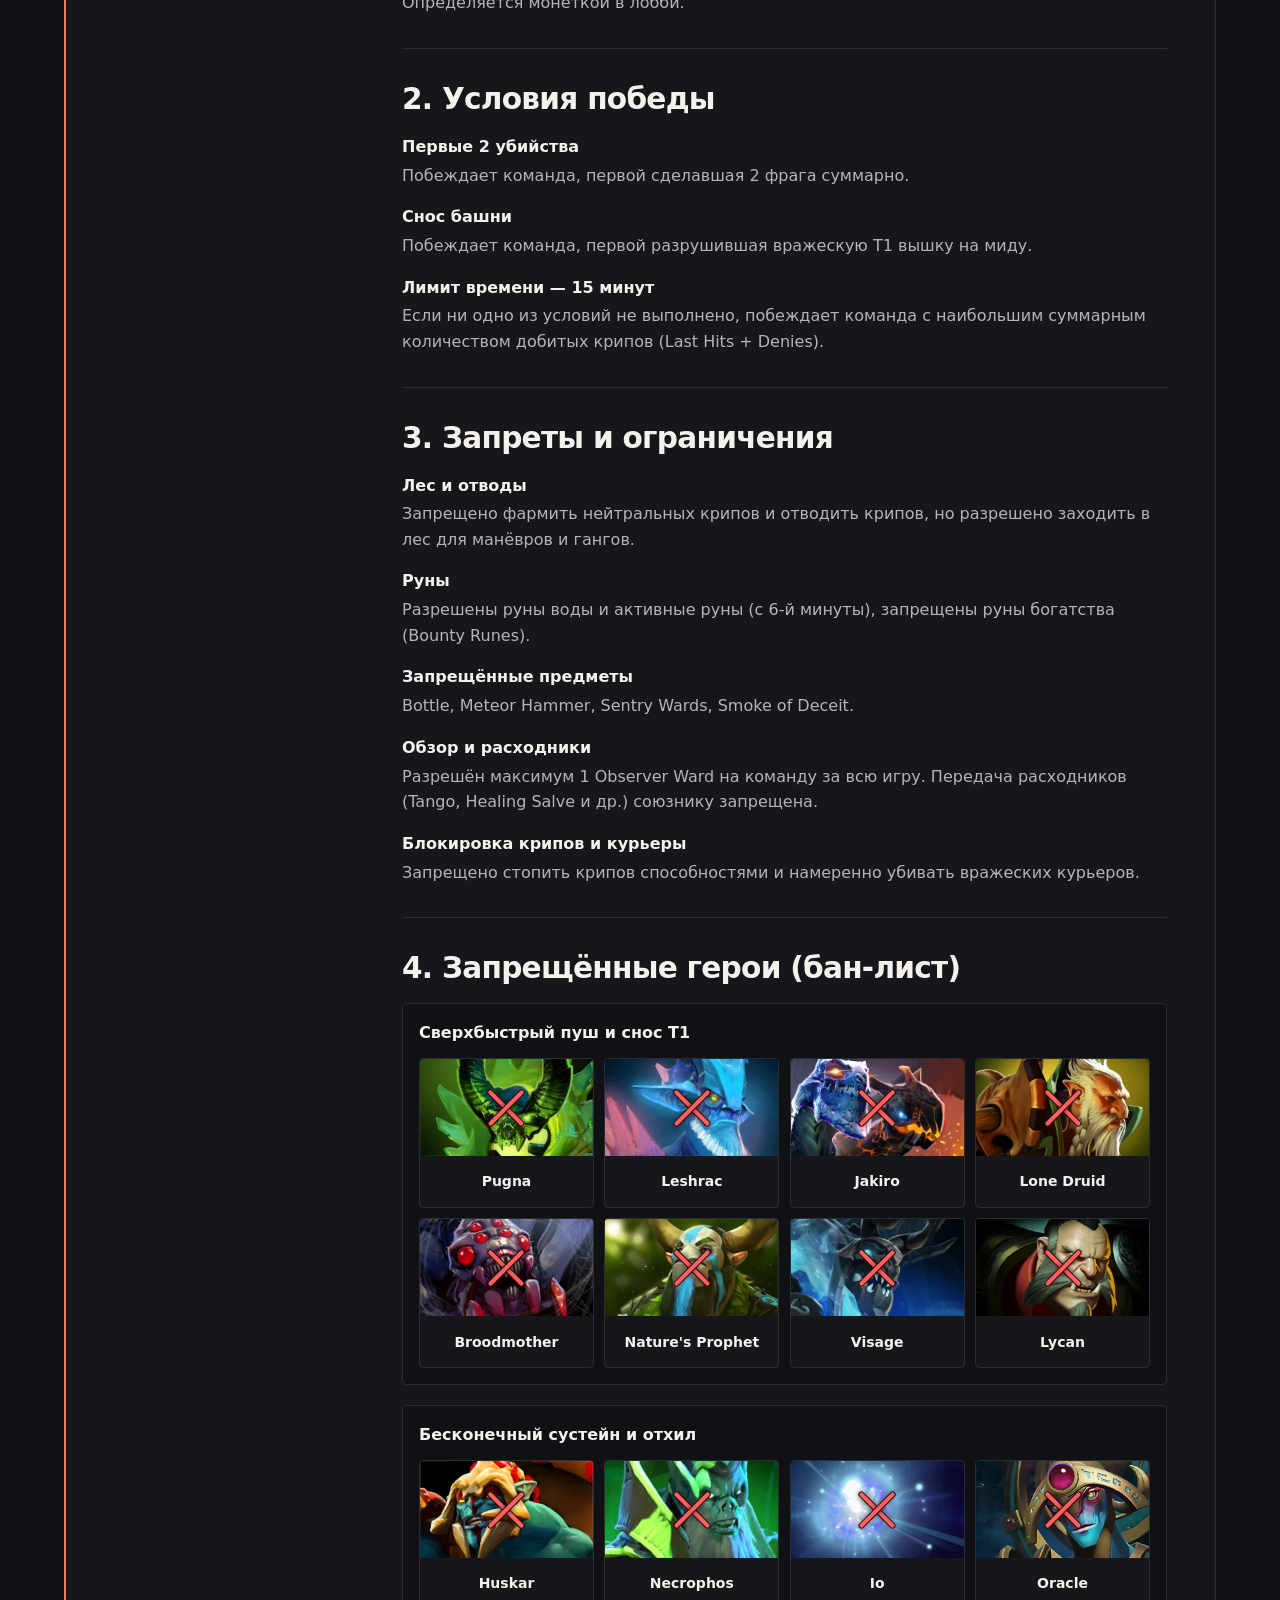
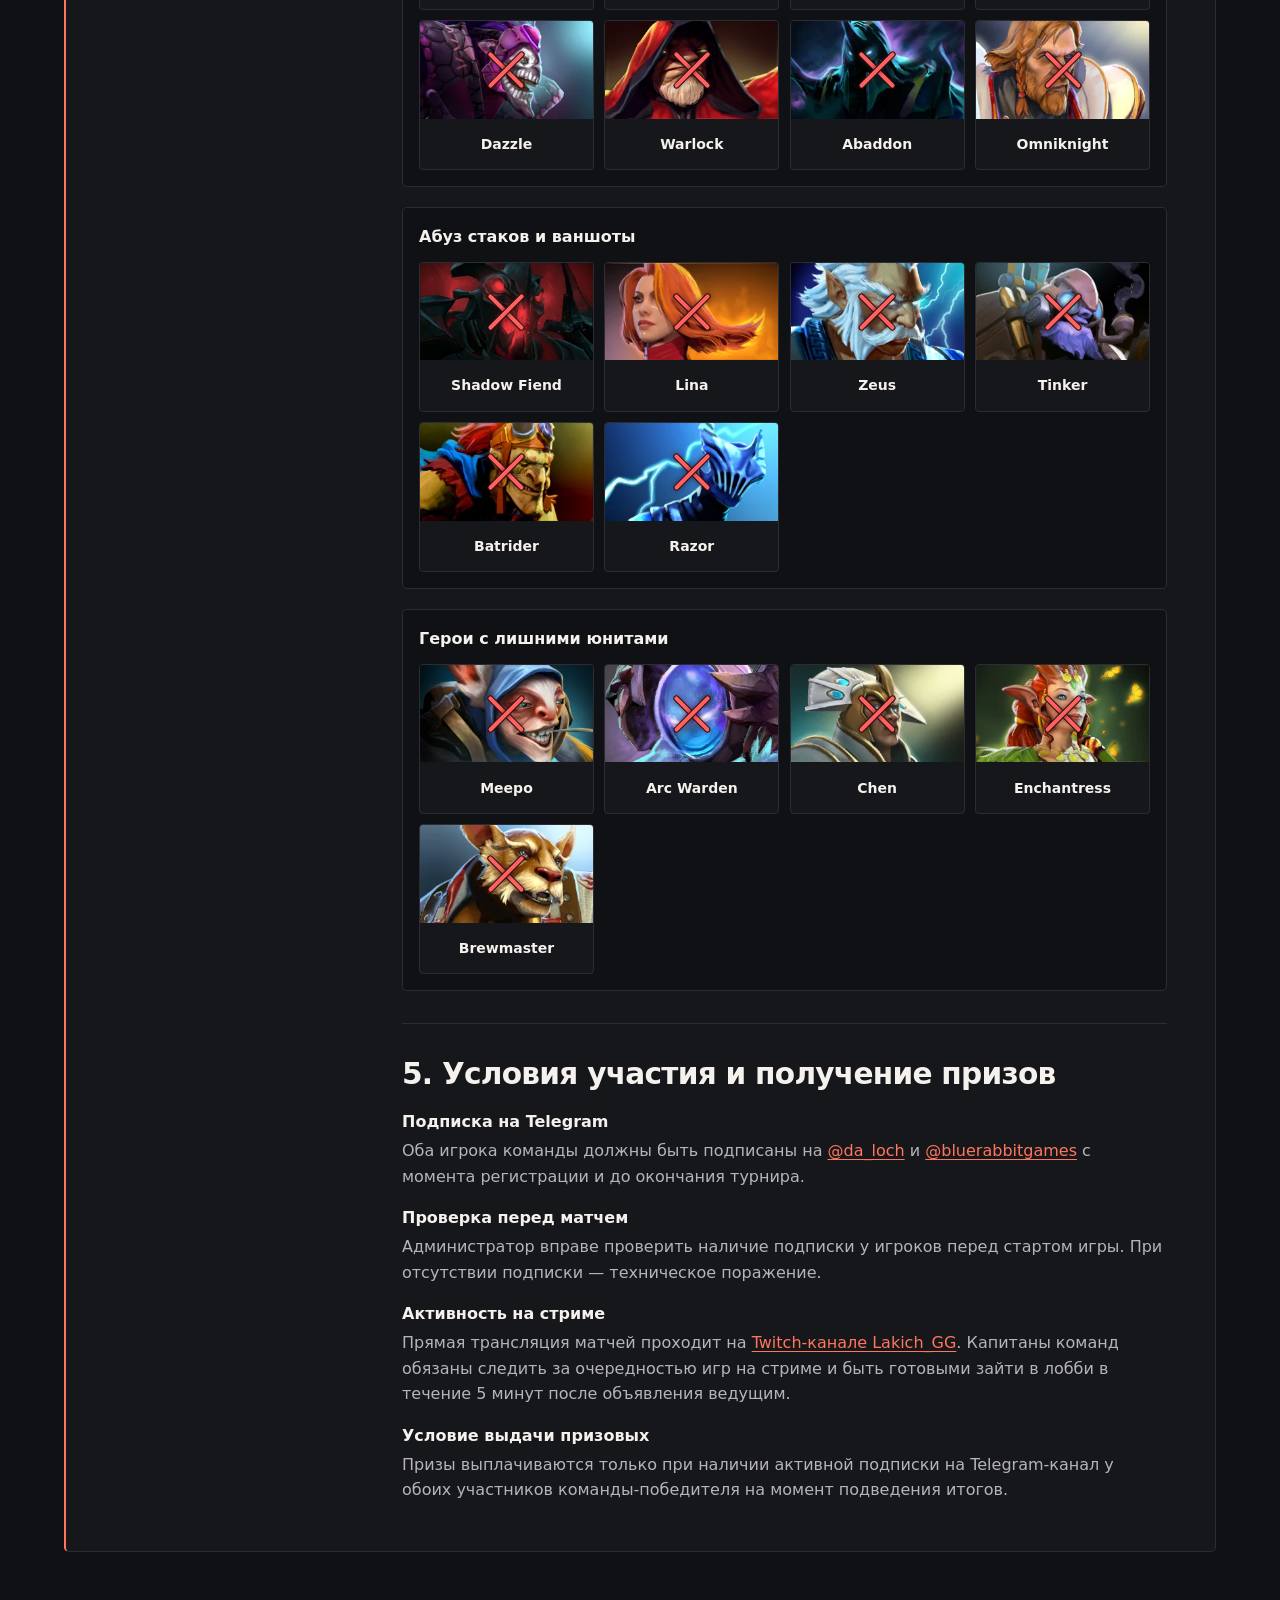
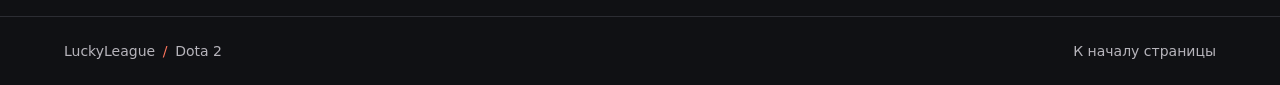
==== commit 053895a4: "Brand LuckyLeague and add live bracket results" ====
--- a/index.html
+++ b/index.html
@@ -3,18 +3,21 @@
 <head>
   <meta charset="utf-8">
   <meta name="viewport" content="width=device-width, initial-scale=1">
-  <meta name="description" content="Формат и полный регламент турнира Dota 2 — 2×2 на центральной линии. Трансляция на Twitch-канале Lakich_GG. Спонсор турнира — BlueRabbit.">
+  <meta name="description" content="LuckyLeague — турнир по Dota 2 в формате 2×2 Mid Only. Сетка, полный регламент и трансляция на Twitch-канале Lakich_GG.">
+  <meta property="og:title" content="LuckyLeague — турнир Dota 2 2×2 Mid Only">
+  <meta property="og:description" content="Турнирная сетка, регламент и трансляция LuckyLeague на Twitch-канале Lakich_GG.">
+  <meta property="og:type" content="website">
   <meta name="theme-color" content="#101114">
-  <title>Мид 2×2 — турнир по Dota 2</title>
+  <title>LuckyLeague — турнир Dota 2 2×2 Mid Only</title>
   <link rel="icon" href="./assets/mark.png" type="image/png">
-  <link rel="stylesheet" href="./styles.css">
+  <link rel="stylesheet" href="./styles.css?v=lucky-league">
 </head>
 <body id="top">
   <a class="skip-link" href="#content">К содержанию</a>
   <header class="header">
     <div class="container header-inner">
-      <a class="wordmark" href="#top" aria-label="Мид 2 на 2, начало страницы">
-        <span class="mark" aria-hidden="true"></span>Мид <span class="accent">2×2</span>
+      <a class="wordmark" href="#top" aria-label="LuckyLeague, начало страницы">
+        <span class="mark" aria-hidden="true"></span><span>Lucky<span class="accent">League</span></span>
       </a>
       <nav aria-label="Навигация по сайту">
         <a href="#format">Формат</a>
@@ -27,10 +30,16 @@
   <main id="content" tabindex="-1">
     <section class="hero" aria-labelledby="hero-title">
       <div class="container hero-inner">
-        <p class="eyebrow hero-label">Турнир по Dota 2</p>
-        <h1 id="hero-title">Мид <span>2×2</span></h1>
-        <p class="hero-description">Две команды по два игрока на центральной линии.</p>
-        <a class="button" href="#rules">К регламенту</a>
+        <div class="hero-copy">
+          <p class="eyebrow hero-label">Dota 2 · 2×2 Mid Only</p>
+          <h1 id="hero-title">Lucky<span>League</span></h1>
+          <p class="hero-description">Две команды по два игрока на центральной линии.</p>
+          <a class="button" href="#rules">К регламенту</a>
+        </div>
+        <a class="hero-bracket" href="./bracket.html">
+          <span class="hero-bracket-icon" aria-hidden="true"></span>
+          <span><strong>Сетка</strong><small>16 команд · 4 раунда</small></span>
+        </a>
       </div>
     </section>
 
@@ -407,7 +416,7 @@
 
   <footer class="footer">
     <div class="container footer-inner">
-      <span>Мид 2×2 <span class="footer-divider">/</span> Dota 2</span>
+      <span>LuckyLeague <span class="footer-divider">/</span> Dota 2</span>
       <a href="#top">К началу страницы</a>
     </div>
   </footer>
--- a/styles.css
+++ b/styles.css
@@ -62,8 +62,11 @@
 }
 .hero-inner {
   display: grid;
+  grid-template-columns: minmax(0, 1.25fr) minmax(0, 1fr);
   justify-items: start;
+  align-items: center;
   align-content: center;
+  gap: clamp(1.5rem, 5vw, 4rem);
   min-height: clamp(31rem, 54vw, 40rem);
   padding-block: 4rem 5.5rem;
 }
@@ -71,7 +74,7 @@
 .hero-label { display: flex; align-items: center; gap: 0.75rem; color: var(--accent); }
 .hero-label::before { content: ''; width: 1.5rem; height: 1px; background: currentColor; }
 .hero h1 {
-  font-size: clamp(3.55rem, 9.5vw, 8.5rem);
+  font-size: clamp(2.6rem, 7.3vw, 7.25rem);
   line-height: 1;
   font-weight: 850;
   letter-spacing: -0.07em;
@@ -92,6 +95,35 @@
   transition: background-color 160ms ease;
 }
 .button:hover { background: #ffa08d; }
+.hero-bracket {
+  display: flex;
+  align-items: center;
+  justify-self: center;
+  gap: 1.1rem;
+  width: min(100%, 22rem);
+  min-height: 6rem;
+  padding: clamp(1rem, 2.5vw, 1.5rem);
+  border: 1px solid #ffab96;
+  border-radius: 0.45rem;
+  background: linear-gradient(120deg, #ffab96, var(--accent) 72%);
+  box-shadow: 0 0.65rem 2rem #100b0b80;
+  color: #201313;
+}
+.hero-bracket:hover { background: #ffb09d; }
+.hero-bracket strong, .hero-bracket small { display: block; }
+.hero-bracket strong { font-size: clamp(1.65rem, 3.2vw, 2.5rem); line-height: 1.1; }
+.hero-bracket small { margin-top: 0.25rem; font-size: 0.875rem; font-weight: 650; }
+.hero-bracket-icon {
+  display: grid;
+  flex: none;
+  width: 2rem;
+  height: 1.6rem;
+  grid-template-columns: 1fr 1fr;
+  align-items: center;
+}
+.hero-bracket-icon::before, .hero-bracket-icon::after { content: ''; }
+.hero-bracket-icon::before { height: 100%; border: 2px solid currentColor; border-left: 0; }
+.hero-bracket-icon::after { border-top: 2px solid currentColor; }
 
 h2 { font-size: clamp(1.85rem, 4vw, 3rem); line-height: 1.16; font-weight: 760; letter-spacing: -0.045em; }
 .format, .rules { scroll-margin-top: 1.5rem; }
@@ -252,7 +284,7 @@
 .footer-divider { margin-inline: 0.2rem; color: var(--accent); }
 
 .bracket { padding-block: clamp(2.5rem, 6vw, 4.5rem) 4rem; }
-.bracket-intro { max-width: 40rem; margin-bottom: clamp(1.75rem, 4vw, 3rem); }
+.bracket-intro { max-width: 40rem; margin-bottom: clamp(1.5rem, 3vw, 2.25rem); }
 .bracket-intro .eyebrow { color: var(--accent); }
 .bracket-intro h1 {
   margin-block: 0.45rem 0.75rem;
@@ -261,35 +293,88 @@
   letter-spacing: -0.055em;
 }
 .bracket-intro h1 + p { color: var(--muted); }
-.bracket-rounds { display: grid; gap: 1.5rem; }
+.bracket-mobile-nav { display: block; margin-bottom: 0.9rem; }
+.bracket-mobile-nav p { color: var(--muted); font-size: 0.875rem; }
+.bracket-mobile-nav div { display: flex; flex-wrap: wrap; gap: 0.4rem; margin-top: 0.5rem; }
+.bracket-mobile-nav a { padding: 0.35rem 0.55rem; border: 1px solid var(--line); border-radius: 0.25rem; }
+.bracket-mobile-nav a:hover { border-color: var(--accent); }
+.bracket-board { overflow-x: auto; scrollbar-color: var(--accent) var(--panel); }
+.bracket-board:focus-visible { outline: 2px solid var(--accent); outline-offset: 3px; }
+.bracket-rounds {
+  --round-gap: 2rem;
+  --branch-width: calc(var(--round-gap) / 2);
+  --bracket-line: #a26d7f;
+  display: grid;
+  grid-template-columns: minmax(0, 1.6fr) repeat(3, minmax(0, 1fr));
+  gap: var(--round-gap);
+  min-width: 55rem;
+  padding: 0.25rem 0.3rem 0.75rem;
+}
 .bracket-round {
+  display: grid;
+  grid-template-rows: auto 1fr;
   min-width: 0;
-  padding: clamp(0.75rem, 1.6vw, 1rem);
-  border: 1px solid var(--line);
-  border-radius: 0.35rem;
-  background: #131418;
 }
 .bracket-round h2 {
-  margin-bottom: 0.85rem;
+  margin-bottom: 0.4rem;
   padding-bottom: 0.75rem;
   border-bottom: 1px solid var(--line);
   color: var(--accent);
   font-size: 1.15rem;
   letter-spacing: -0.02em;
 }
+.bracket-round h2:focus { outline: none; }
+.bracket-round h2:target { border-bottom-color: var(--accent); }
 .round-matches, .match-teams { margin: 0; padding: 0; list-style: none; }
-.round-matches { display: grid; gap: 0.75rem; }
+.round-matches { display: grid; }
+.round-matches-8 { grid-template-rows: repeat(8, 1fr); }
+.round-matches-4 { grid-template-rows: repeat(4, 1fr); }
+.round-matches-2 { grid-template-rows: repeat(2, 1fr); }
+.round-matches-1 { grid-template-rows: 1fr; }
 .match-card {
+  position: relative;
+  display: grid;
+  align-content: center;
   min-width: 0;
+  padding-block: 0.35rem;
   scroll-margin-top: 1rem;
+}
+.match-card:focus { outline: none; }
+.match-panel {
   border: 1px solid var(--line);
   border-radius: 0.3rem;
   background: var(--panel);
 }
-.match-card:focus, .match-card:target { outline: 2px solid var(--accent); outline-offset: 2px; }
+.match-card:focus .match-panel, .match-card:target .match-panel { border-color: var(--accent); }
+.bracket-round:not(:last-child) .match-card::after {
+  content: '';
+  position: absolute;
+  left: 100%;
+  width: var(--branch-width);
+  height: 50%;
+  border-right: 1px solid var(--bracket-line);
+  pointer-events: none;
+}
+.bracket-round:not(:last-child) .match-card:nth-child(odd)::after {
+  top: 50%;
+  border-top: 1px solid var(--bracket-line);
+}
+.bracket-round:not(:last-child) .match-card:nth-child(even)::after {
+  bottom: 50%;
+  border-bottom: 1px solid var(--bracket-line);
+}
+.bracket-round:not(:first-child) .match-card::before {
+  content: '';
+  position: absolute;
+  top: 50%;
+  right: 100%;
+  width: calc(var(--branch-width) + 1px);
+  border-top: 1px solid var(--bracket-line);
+  pointer-events: none;
+}
 .match-card h3 {
   margin: 0;
-  padding: 0.45rem 0.65rem;
+  padding: 0.3rem 0.65rem;
   border-bottom: 1px solid var(--line);
   color: var(--muted);
   font-size: 0.875rem;
@@ -300,7 +385,7 @@
   align-items: baseline;
   justify-content: space-between;
   gap: 0.5rem;
-  padding: 0.5rem 0.65rem;
+  padding: 0.35rem 0.65rem;
   font-size: 0.875rem;
   line-height: 1.4;
 }
@@ -309,24 +394,53 @@
 .team-points { flex: none; color: var(--accent); font-variant-numeric: tabular-nums; white-space: nowrap; }
 .match-teams a { color: var(--muted); text-decoration: underline; text-underline-offset: 0.2em; }
 .match-teams a:hover { color: var(--ink); }
-
-@media (min-width: 43rem) and (max-width: 64.999rem) {
-  .round-matches { grid-template-columns: repeat(2, minmax(0, 1fr)); }
-  .round-matches-1 { grid-template-columns: 1fr; }
-}
-
-@media (min-width: 65rem) {
-  .bracket-rounds { grid-template-columns: minmax(0, 1.75fr) repeat(3, minmax(0, 1fr)); gap: 0.85rem; }
-  .bracket-round { display: grid; grid-template-rows: auto 1fr; }
-  .round-matches { gap: 0; }
-  .round-matches-8 { grid-template-rows: repeat(8, 1fr); }
-  .round-matches-4 { grid-template-rows: repeat(4, 1fr); }
-  .round-matches-2 { grid-template-rows: repeat(2, 1fr); }
-  .round-matches-1 { grid-template-rows: 1fr; }
-  .match-card { align-self: center; margin-block: 0.3rem; }
-}
+.match-teams li.is-winner { background: #253129; }
+.match-teams li.is-winner .team-name { color: #b6efc1; }
+.match-teams li.is-winner .team-name::before { content: '✓ '; }
+.match-teams li.has-team-button { display: block; padding: 0; }
+.team-select {
+  display: flex;
+  align-items: baseline;
+  justify-content: space-between;
+  gap: 0.5rem;
+  width: 100%;
+  padding: 0.35rem 0.65rem;
+  border: 0;
+  background: transparent;
+  color: inherit;
+  font: inherit;
+  text-align: left;
+  cursor: pointer;
+}
+.team-select:hover { background: #ffffff10; }
+.team-select:focus-visible { outline: 2px solid var(--accent); outline-offset: -2px; }
+.team-select[aria-disabled="true"] { cursor: wait; }
+.bracket-notice { margin-bottom: 1rem; color: var(--muted); font-size: 0.875rem; }
+.bracket-admin { margin-top: 2rem; padding-top: 1.25rem; border-top: 1px solid var(--line); }
+.bracket-admin h2 { margin-bottom: 0.65rem; font-size: 1.1rem; }
+.bracket-admin label { display: block; margin-bottom: 0.3rem; color: var(--muted); font-size: 0.875rem; }
+.bracket-login-fields { display: flex; flex-wrap: wrap; gap: 0.45rem; }
+.bracket-admin input, .bracket-admin button {
+  min-height: 2.5rem;
+  padding: 0.35rem 0.7rem;
+  border: 1px solid var(--line);
+  border-radius: 0.25rem;
+  background: var(--panel);
+  color: var(--ink);
+  font: inherit;
+  font-size: 0.875rem;
+}
+.bracket-admin input { width: 8rem; }
+.bracket-admin button { cursor: pointer; }
+.bracket-admin button:disabled { opacity: 0.55; cursor: default; }
+.bracket-admin p { margin-top: 0.6rem; color: var(--muted); font-size: 0.875rem; }
+.bracket-admin p:empty { display: none; }
+
+@media (min-width: 65rem) { .bracket-mobile-nav { display: none; } }
 
 @media (max-width: 50rem) {
+  .hero-inner { grid-template-columns: 1fr; }
+  .hero-bracket { justify-self: start; }
   .event-details { grid-template-columns: 1fr; }
   .rules-layout { grid-template-columns: 1fr; }
   .rules-nav { position: static; padding-bottom: 1.25rem; border-bottom: 1px solid var(--line); }
@@ -353,6 +467,8 @@
 }
 
 @media (max-width: 26rem) {
+  .wordmark { font-size: 0.875rem; }
+  .wordmark .mark { width: 0.9rem; height: 0.9rem; margin-right: 0; }
   .stream-link { width: 100%; justify-content: center; }
 }
 
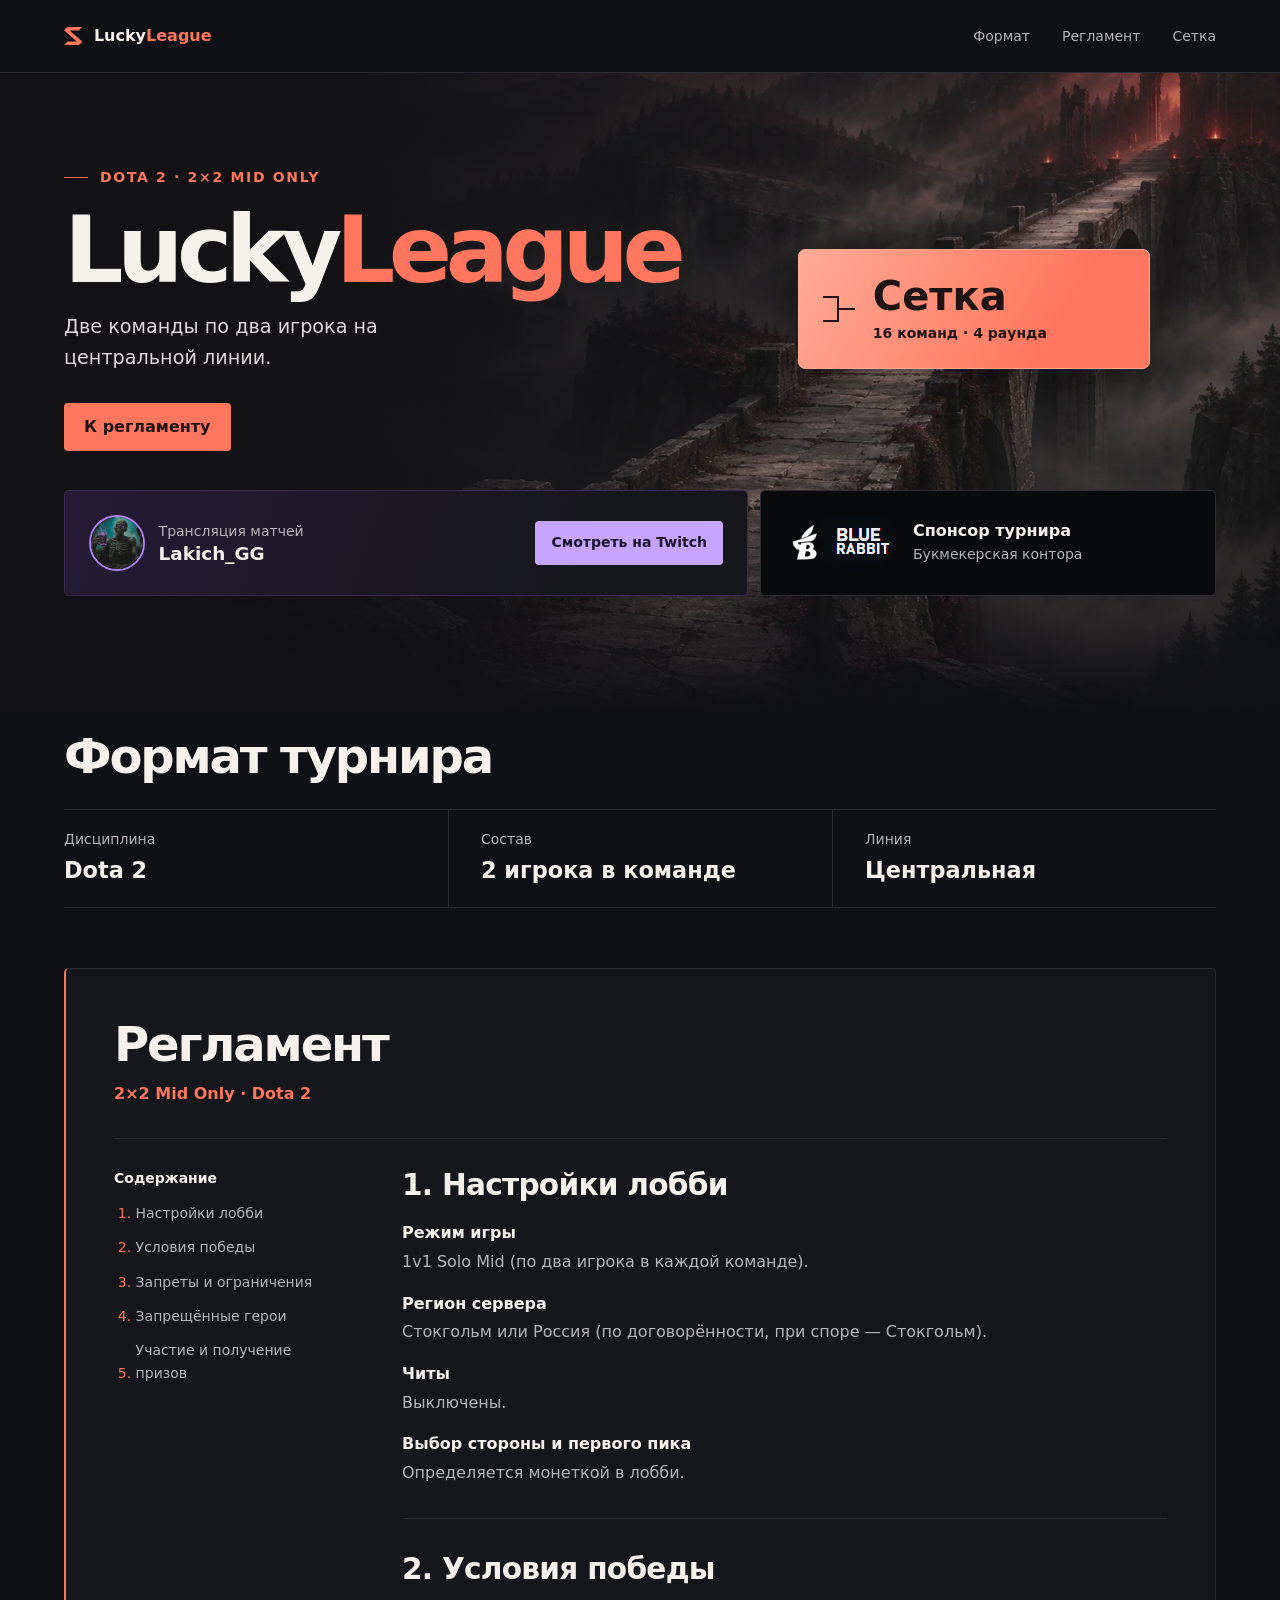
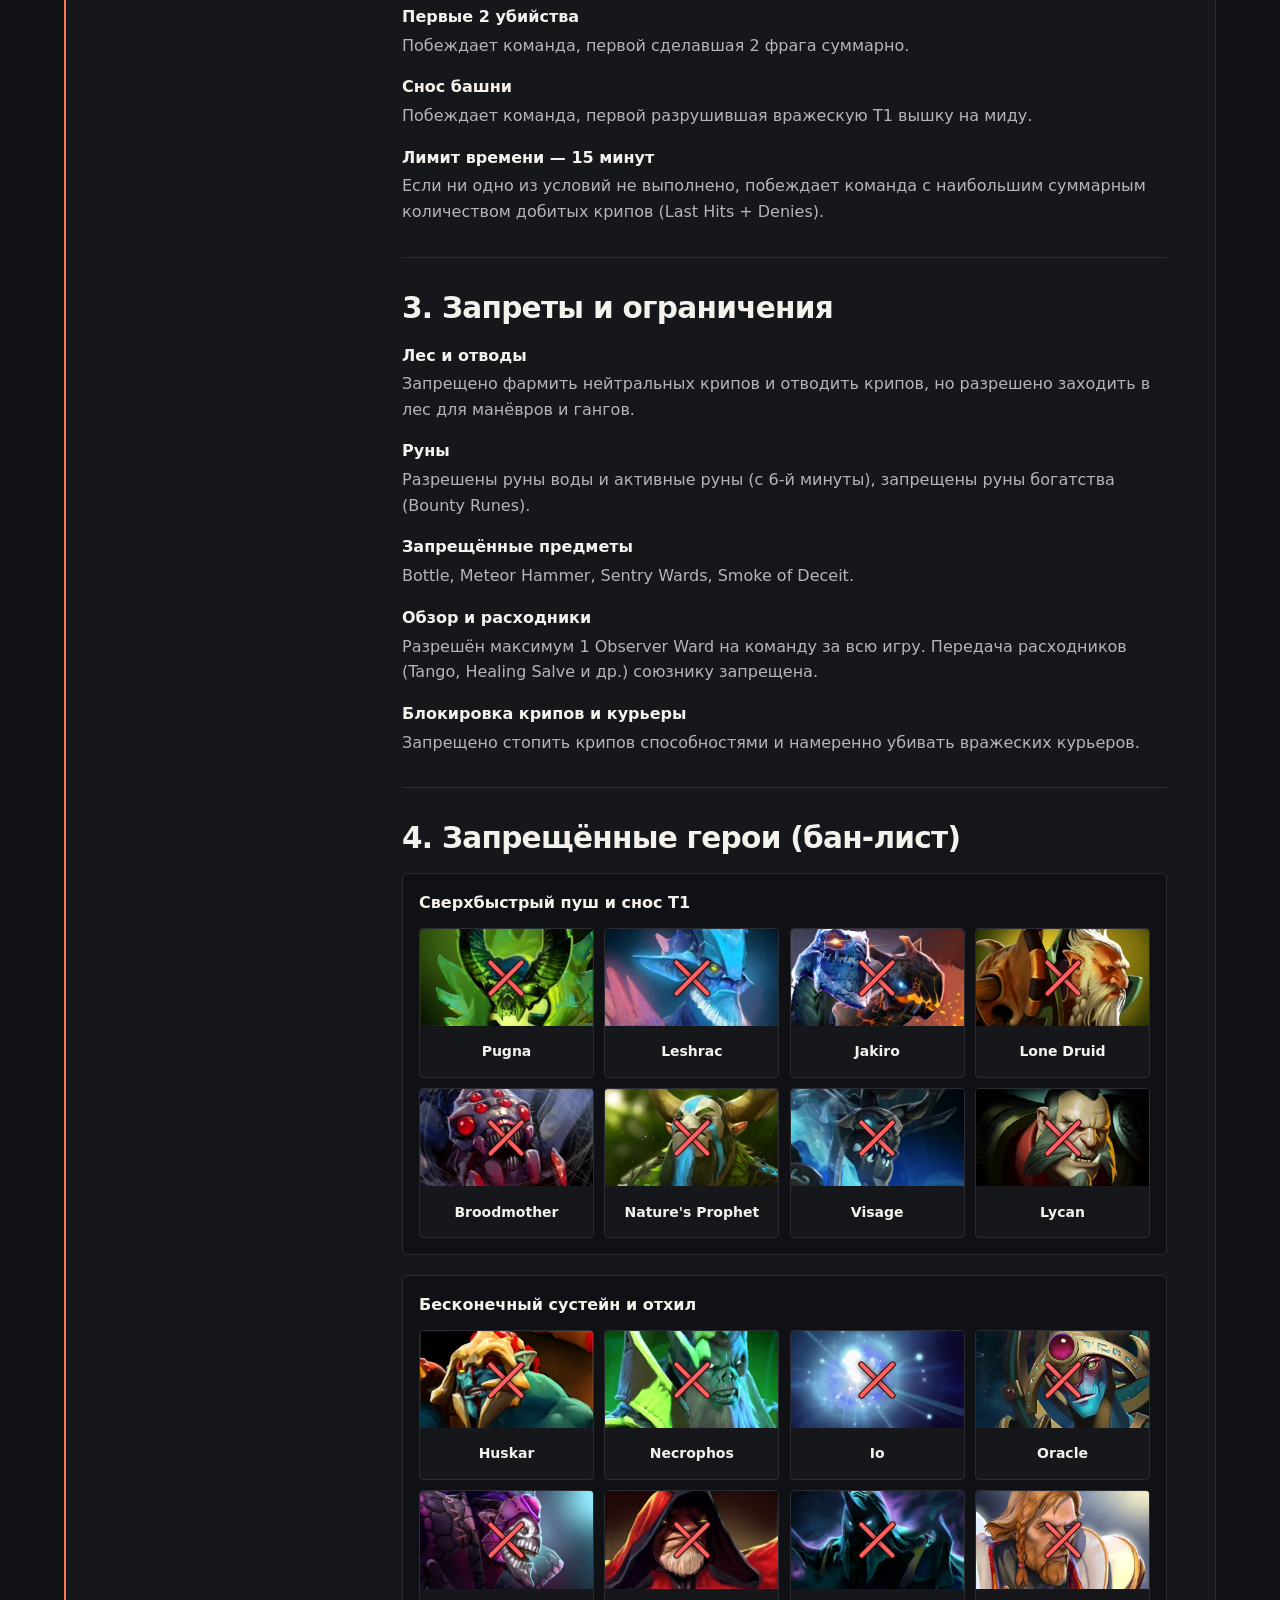
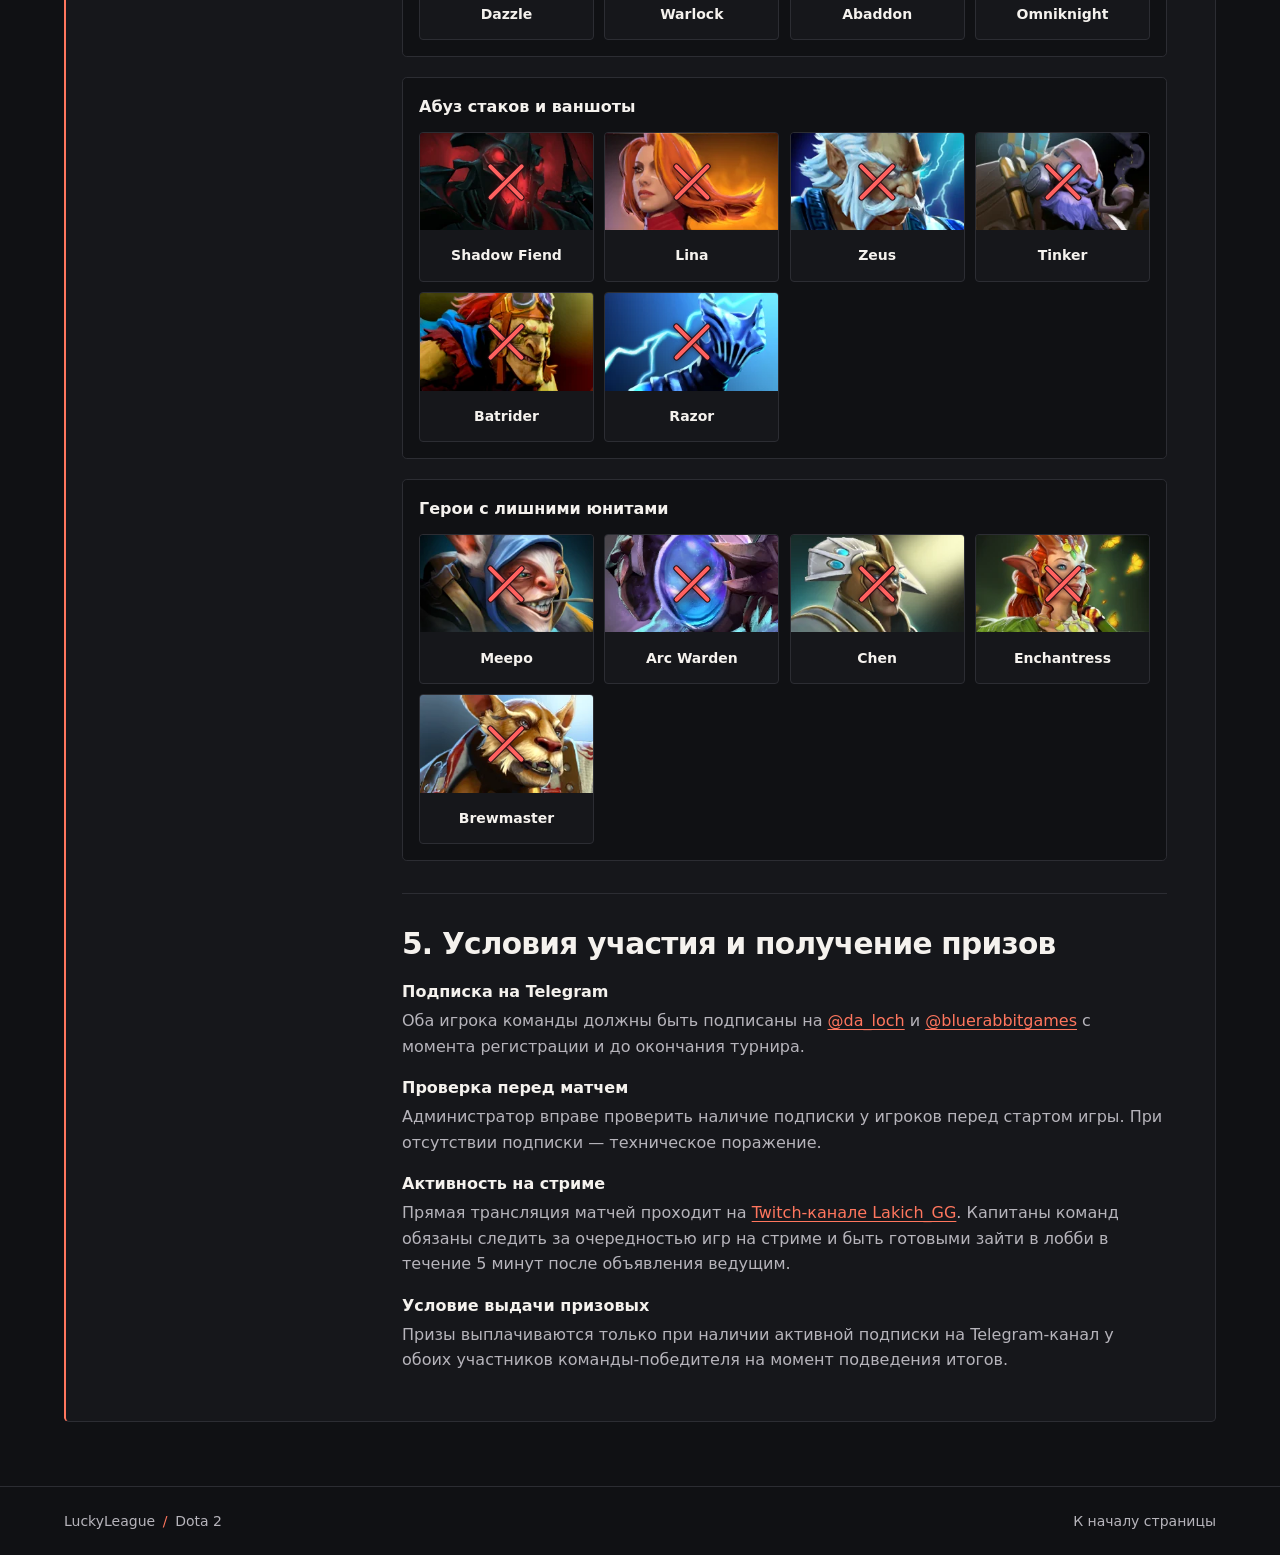
==== commit c52c98db: "Move stream and sponsor cards into the tournament hero" ====
--- a/index.html
+++ b/index.html
@@ -10,7 +10,7 @@
   <meta name="theme-color" content="#101114">
   <title>LuckyLeague — турнир Dota 2 2×2 Mid Only</title>
   <link rel="icon" href="./assets/mark.png" type="image/png">
-  <link rel="stylesheet" href="./styles.css?v=lucky-league">
+  <link rel="stylesheet" href="./styles.css?v=hero-partners">
 </head>
 <body id="top">
   <a class="skip-link" href="#content">К содержанию</a>
@@ -40,6 +40,25 @@
           <span class="hero-bracket-icon" aria-hidden="true"></span>
           <span><strong>Сетка</strong><small>16 команд · 4 раунда</small></span>
         </a>
+        <div class="event-details">
+          <section class="event-card broadcast-card" aria-labelledby="broadcast-title">
+            <div class="stream-channel">
+              <img class="stream-avatar" src="./assets/lakich-gg.webp" width="56" height="56" alt="">
+              <div>
+                <p>Трансляция матчей</p>
+                <h2 id="broadcast-title">Lakich_GG</h2>
+              </div>
+            </div>
+            <a class="stream-link" href="https://www.twitch.tv/Lakich_GG" target="_blank" rel="noopener">Смотреть на Twitch</a>
+          </section>
+          <a class="event-card sponsor-card" href="https://www.bluerabbit.games/" target="_blank" rel="noopener">
+            <img class="sponsor-logo" src="./assets/bluerabbit.png" width="112" height="54" alt="BlueRabbit">
+            <div>
+              <h2>Спонсор турнира</h2>
+              <p>Букмекерская контора</p>
+            </div>
+          </a>
+        </div>
       </div>
     </section>
 
@@ -59,25 +78,6 @@
           <dd>Центральная</dd>
         </div>
       </dl>
-      <div class="event-details">
-        <section class="event-card broadcast-card" aria-labelledby="broadcast-title">
-          <div class="stream-channel">
-            <img class="stream-avatar" src="./assets/lakich-gg.webp" width="56" height="56" alt="">
-            <div>
-              <p>Трансляция матчей</p>
-              <h3 id="broadcast-title">Lakich_GG</h3>
-            </div>
-          </div>
-          <a class="stream-link" href="https://www.twitch.tv/Lakich_GG" target="_blank" rel="noopener">Смотреть на Twitch</a>
-        </section>
-        <a class="event-card sponsor-card" href="https://www.bluerabbit.games/" target="_blank" rel="noopener">
-          <img class="sponsor-logo" src="./assets/bluerabbit.png" width="112" height="54" alt="BlueRabbit">
-          <div>
-            <h3>Спонсор турнира</h3>
-            <p>Букмекерская контора</p>
-          </div>
-        </a>
-      </div>
     </section>
 
     <section class="rules container" id="rules" aria-labelledby="rules-title">
--- a/styles.css
+++ b/styles.css
@@ -66,7 +66,7 @@
   justify-items: start;
   align-items: center;
   align-content: center;
-  gap: clamp(1.5rem, 5vw, 4rem);
+  gap: clamp(1.5rem, 3vw, 2.5rem) clamp(1.5rem, 5vw, 4rem);
   min-height: clamp(31rem, 54vw, 40rem);
   padding-block: 4rem 5.5rem;
 }
@@ -141,10 +141,11 @@
 .facts dd { margin-top: 0.15rem; font-size: clamp(1rem, 2.1vw, 1.4rem); font-weight: 680; }
 
 .event-details {
+  grid-column: 1 / -1;
+  justify-self: stretch;
   display: grid;
   grid-template-columns: minmax(0, 3fr) minmax(0, 2fr);
   gap: 0.75rem;
-  margin-top: 1.5rem;
 }
 .event-card {
   display: flex;
@@ -157,7 +158,7 @@
   border-radius: 0.3rem;
   background: var(--panel);
 }
-.event-card h3 { margin: 0; font-size: 1rem; }
+.event-card h2 { font-size: 1rem; line-height: 1.4; letter-spacing: 0; }
 .event-card p { color: var(--muted); font-size: 0.875rem; }
 .broadcast-card {
   border-color: #3a2c50;
@@ -171,7 +172,7 @@
   border-radius: 50%;
   object-fit: cover;
 }
-.stream-channel h3 { font-size: 1.15rem; line-height: 1.25; }
+.stream-channel h2 { font-size: 1.15rem; line-height: 1.25; }
 .stream-link {
   display: inline-flex;
   align-items: center;
@@ -373,6 +374,10 @@
   pointer-events: none;
 }
 .match-card h3 {
+  display: flex;
+  align-items: center;
+  justify-content: space-between;
+  gap: 0.4rem;
   margin: 0;
   padding: 0.3rem 0.65rem;
   border-bottom: 1px solid var(--line);
@@ -380,6 +385,19 @@
   font-size: 0.875rem;
   font-weight: 650;
 }
+.match-reset {
+  padding: 0.15rem 0.3rem;
+  border: 0;
+  border-radius: 0.2rem;
+  background: transparent;
+  color: var(--accent);
+  font: inherit;
+  font-weight: 600;
+  cursor: pointer;
+}
+.match-reset:hover { background: #ffffff10; }
+.match-reset:focus-visible { outline: 2px solid var(--accent); outline-offset: 1px; }
+.match-reset[aria-disabled="true"] { cursor: wait; }
 .match-teams li {
   display: flex;
   align-items: baseline;
